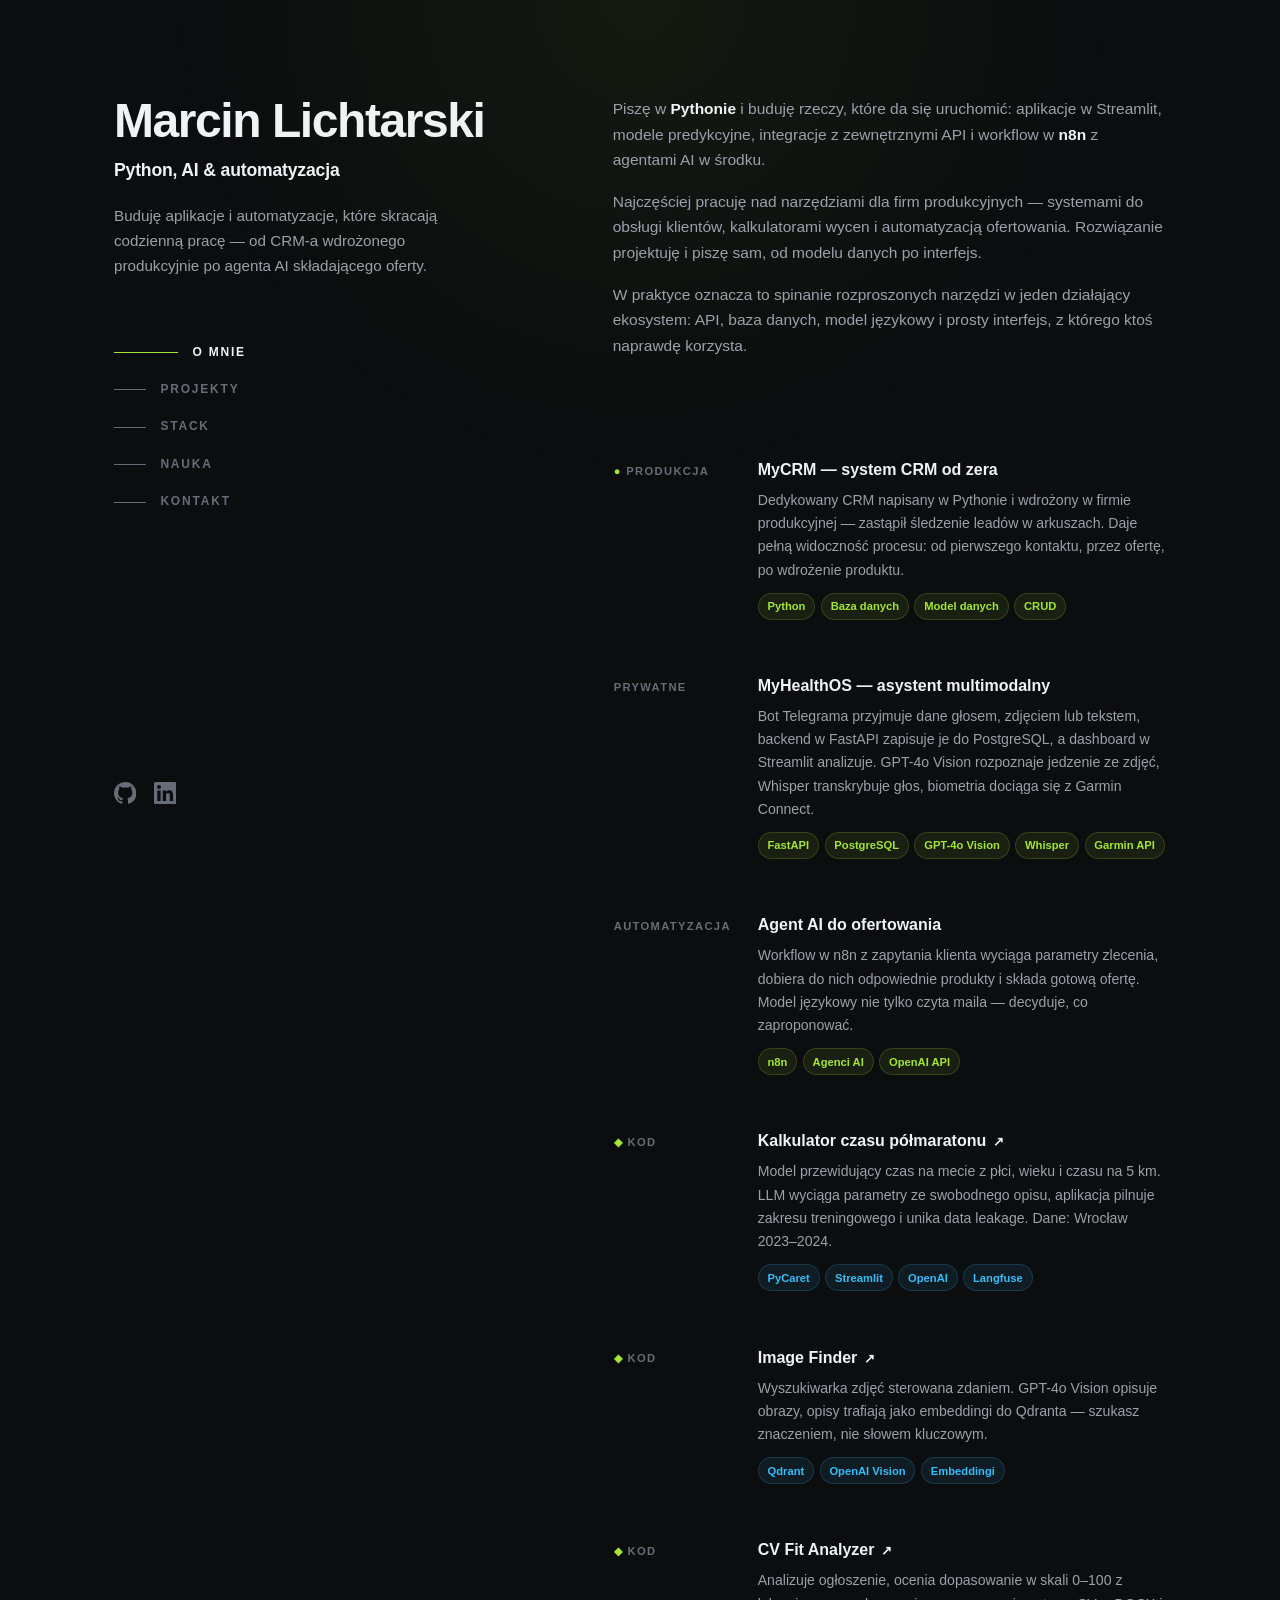
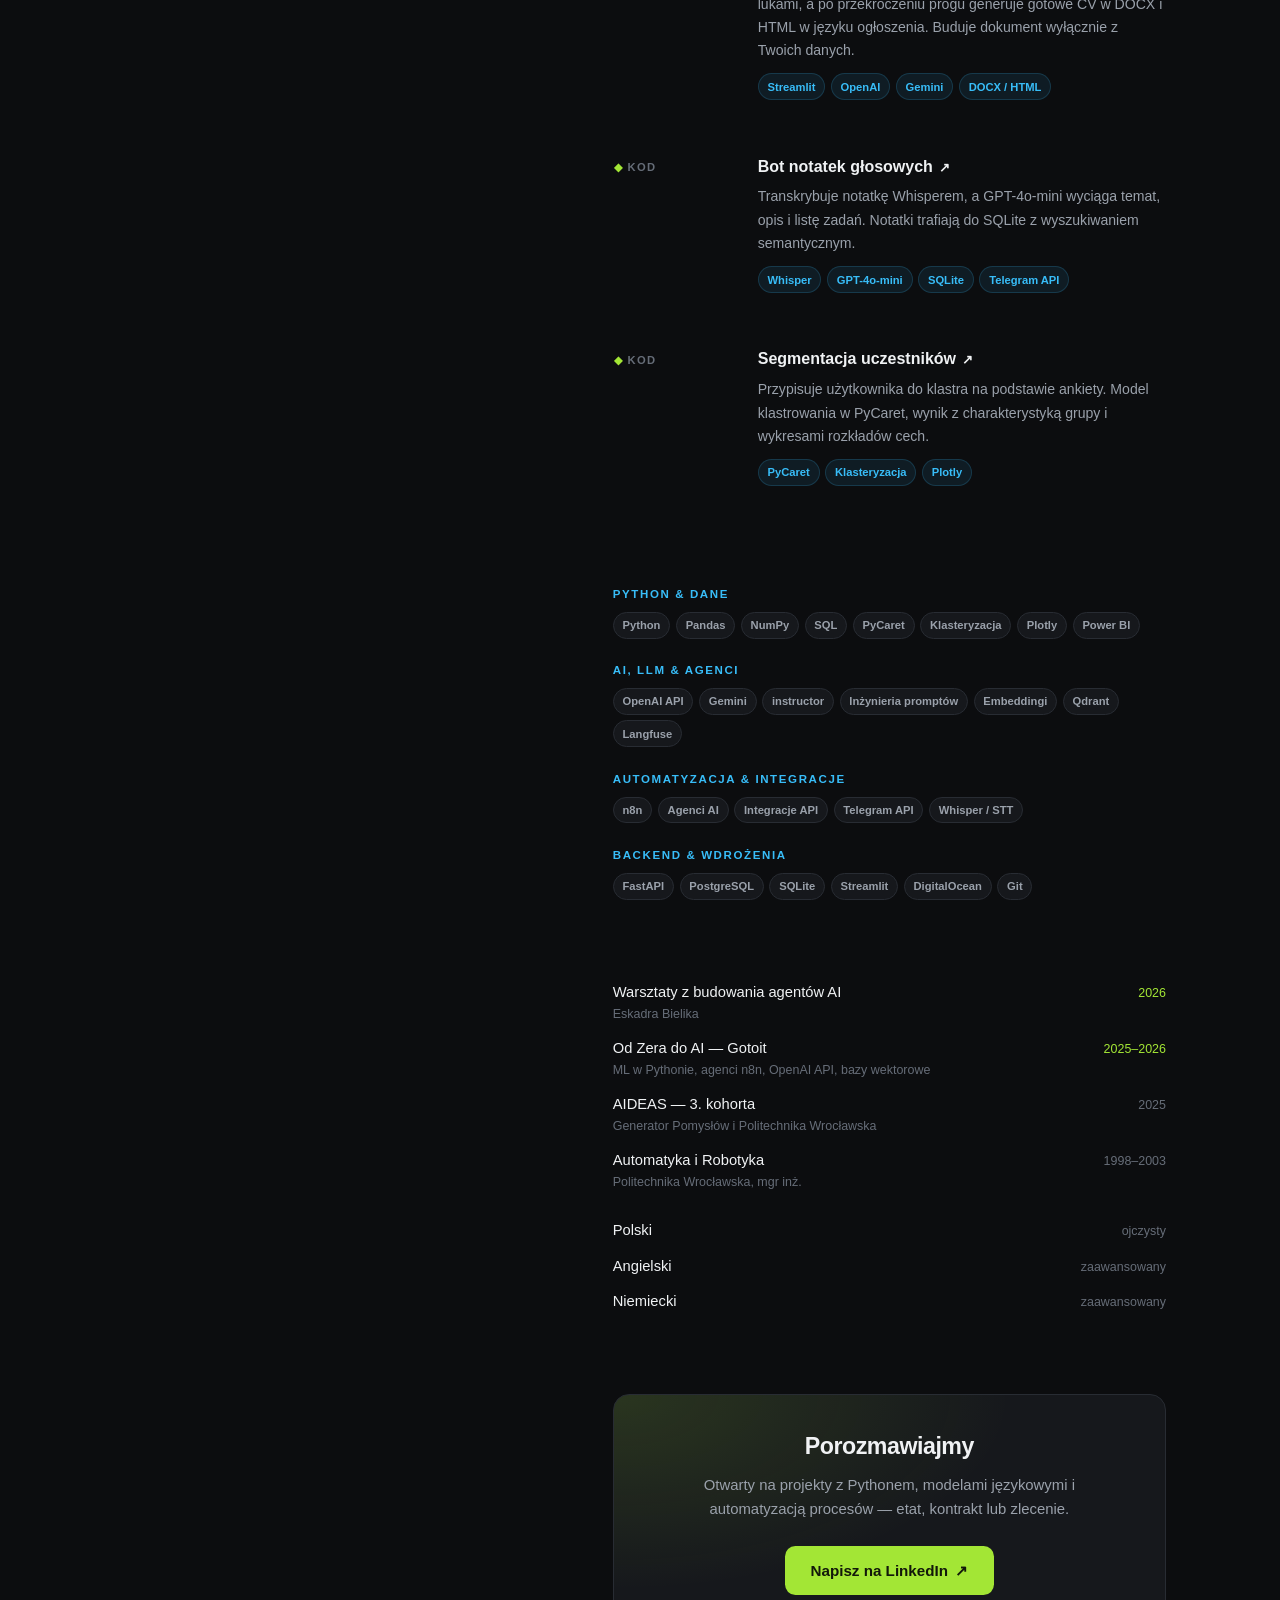
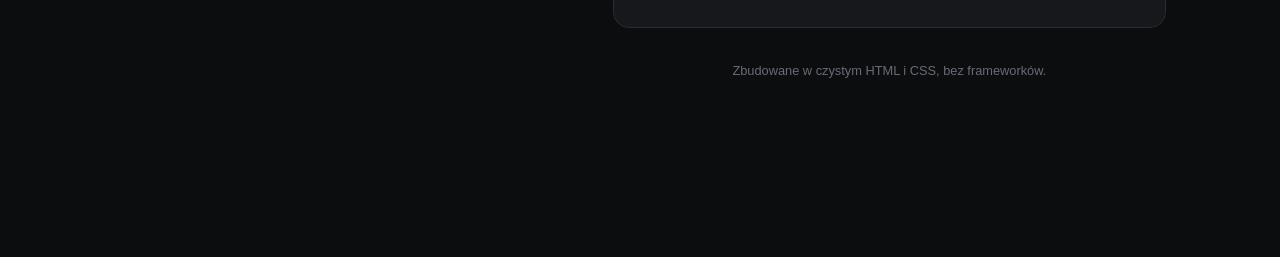
==== index.html @ 0b65ca5f "Wyrozniona sekcja kontaktu z przyciskiem na koncu strony" ====
<!DOCTYPE html>
<html lang="pl">
<head>
<meta charset="utf-8">
<meta name="viewport" content="width=device-width, initial-scale=1">
<title>Marcin Lichtarski — Python, AI &amp; automatyzacja</title>
<meta name="description" content="Buduję aplikacje w Pythonie i automatyzacje z agentami AI: CRM wdrożony produkcyjnie, agent do ofertowania, modele predykcyjne, wyszukiwanie semantyczne.">
<meta name="color-scheme" content="dark">

<!-- Open Graph — podgląd przy wysyłaniu linku -->
<meta property="og:title" content="Marcin Lichtarski — Python, AI &amp; automatyzacja">
<meta property="og:description" content="Aplikacje w Pythonie i automatyzacje z agentami AI. CRM wdrożony produkcyjnie, agent do ofertowania, modele predykcyjne, bazy wektorowe, n8n.">
<meta property="og:type" content="website">
<meta property="og:url" content="https://lichtus.github.io">
<style>
  :root {
    --bg:         #0c0d0f;
    --tile:       #16181c;
    --tile2:      #1d2025;
    --line:       #282c33;
    --fg:         #f0f2f4;
    --dim:        #9aa1ab;
    --faint:      #666d78;
    --lime:       #a3e635;
    --sky:        #38bdf8;
    --on-lime:    #12180a;
  }
  * { box-sizing: border-box; margin: 0; padding: 0; }
  html { scroll-behavior: smooth; }
  body {
    background: var(--bg); color: var(--dim);
    font-family: ui-sans-serif, -apple-system, BlinkMacSystemFont, "Segoe UI", Inter, sans-serif;
    line-height: 1.65; -webkit-font-smoothing: antialiased;
  }
  a { color: inherit; text-decoration: none; }

  /* kursor-poświata podążająca za myszą */
  #spot {
    position: fixed; inset: 0; z-index: 0; pointer-events: none;
    background: radial-gradient(600px at var(--x, 50%) var(--y, 0px), rgba(163,230,53,.06), transparent 80%);
    transition: background .2s;
  }

  .shell {
    position: relative; z-index: 1;
    max-width: 1100px; margin: 0 auto; padding: 0 1.5rem;
  }
  @media (min-width: 1024px) {
    .shell { display: flex; gap: 4rem; }
  }

  /* ==================== LEWA KOLUMNA ==================== */
  .left { padding: 3.5rem 0 2rem; }
  @media (min-width: 1024px) {
    .left {
      width: 44%; height: 100vh; position: sticky; top: 0;
      display: flex; flex-direction: column; justify-content: space-between;
      padding: 6rem 0;
    }
  }
  .left h1 {
    font-size: clamp(2.2rem, 4.5vw, 3rem); font-weight: 700;
    letter-spacing: -.03em; color: var(--fg); line-height: 1.05;
  }
  .left h2 {
    font-size: 1.1rem; font-weight: 550; color: var(--fg);
    margin-top: .6rem; letter-spacing: -.01em;
  }
  .left .pitch { margin-top: 1.1rem; max-width: 22rem; font-size: .95rem; }

  /* nawigacja ze wskaźnikiem aktywnej sekcji */
  nav { display: none; margin-top: 3.5rem; }
  @media (min-width: 1024px) { nav { display: block; } }
  nav a {
    display: flex; align-items: center; gap: .9rem;
    padding: .55rem 0; font-size: .75rem; font-weight: 700;
    letter-spacing: .15em; text-transform: uppercase; color: var(--faint);
    transition: color .2s;
  }
  nav a .bar {
    width: 2rem; height: 1px; background: var(--faint);
    transition: width .2s, background .2s;
  }
  nav a:hover, nav a.active { color: var(--fg); }
  nav a:hover .bar, nav a.active .bar { width: 4rem; background: var(--lime); }

  .socials { display: flex; gap: 1.1rem; margin-top: 2.5rem; }
  .socials a { color: var(--faint); transition: color .2s; }
  .socials a:hover { color: var(--lime); }
  .socials svg { width: 1.4rem; height: 1.4rem; fill: currentColor; display: block; }

  /* ==================== PRAWA KOLUMNA ==================== */
  .right { padding: 1rem 0 6rem; }
  @media (min-width: 1024px) { .right { width: 56%; padding: 6rem 0; } }

  section { margin-bottom: 5rem; scroll-margin-top: 6rem; }
  .sticky-label {
    position: sticky; top: 0; z-index: 5;
    margin: 0 -1.5rem 1.5rem; padding: 1rem 1.5rem;
    background: rgba(12,13,15,.85); backdrop-filter: blur(8px);
    font-size: .75rem; font-weight: 700; letter-spacing: .15em;
    text-transform: uppercase; color: var(--fg);
  }
  @media (min-width: 1024px) { .sticky-label { display: none; } }

  .right p { margin-bottom: 1rem; font-size: .97rem; }
  .right p strong { color: var(--fg); font-weight: 600; }
  .right a.inline { color: var(--fg); font-weight: 500; border-bottom: 1px solid var(--lime); }
  .right a.inline:hover { color: var(--lime); }

  /* ---- wpisy projektów ---- */
  .entry {
    display: grid; grid-template-columns: 1fr; gap: .3rem;
    padding: 1.1rem; margin: 0 -1.1rem 1rem;
    border: 1px solid transparent; border-radius: .8rem;
    transition: background .2s, border-color .2s, transform .2s;
  }
  @media (min-width: 700px) {
    .entry { grid-template-columns: 7.5rem 1fr; gap: 1.5rem; }
  }
  .entry:hover {
    background: var(--tile); border-color: var(--line);
    transform: translateY(-2px);
  }
  .entry .side {
    font-size: .7rem; font-weight: 700; letter-spacing: .12em;
    text-transform: uppercase; color: var(--faint); padding-top: .3rem;
  }
  .entry:hover .side { color: var(--dim); }
  .entry .side .mark { color: var(--lime); }
  .entry h3 {
    font-size: 1rem; font-weight: 650; color: var(--fg);
    margin-bottom: .35rem; display: flex; align-items: baseline; gap: .4rem;
  }
  .entry:hover h3 { color: var(--lime); }
  .entry h3 .out { font-size: .8rem; transition: transform .2s; display: inline-block; }
  .entry:hover h3 .out { transform: translate(2px, -2px); }
  .entry p { font-size: .88rem; margin-bottom: .7rem; }
  .chips { display: flex; flex-wrap: wrap; gap: .35rem; }
  .chip {
    font-size: .7rem; font-weight: 600; padding: .2rem .55rem;
    border-radius: 999px; color: var(--lime);
    background: rgba(163,230,53,.09); border: 1px solid rgba(163,230,53,.18);
  }
  .chip.alt { color: var(--sky); background: rgba(56,189,248,.09); border-color: rgba(56,189,248,.18); }

  /* ---- stack ---- */
  .stack-group { margin-bottom: 1.4rem; }
  .stack-group h4 {
    font-size: .72rem; font-weight: 700; letter-spacing: .14em;
    text-transform: uppercase; color: var(--sky); margin-bottom: .5rem;
  }
  .stack-group .chips .chip { color: var(--dim); background: var(--tile); border-color: var(--line); }

  /* ---- listy (nauka, języki) ---- */
  .rows { display: flex; flex-direction: column; gap: .7rem; }
  .rowline { display: flex; justify-content: space-between; gap: 1rem; align-items: baseline; }
  .rowline .k { color: var(--fg); font-size: .92rem; }
  .rowline .k small { display: block; color: var(--faint); font-size: .78rem; }
  .rowline .v { color: var(--faint); font-size: .78rem; white-space: nowrap; }
  .rowline .v.on { color: var(--lime); }

  /* ---- wezwanie do kontaktu ---- */
  .cta {
    background:
      radial-gradient(120% 140% at 0% 0%, rgba(163,230,53,.14), transparent 60%),
      var(--tile);
    border: 1px solid var(--line);
    border-radius: 1rem;
    padding: 2rem 1.75rem;
    text-align: center;
  }
  .cta h3 {
    font-size: 1.45rem; font-weight: 700; letter-spacing: -.02em;
    color: var(--fg); margin-bottom: .5rem;
  }
  .cta p { font-size: .93rem; max-width: 26rem; margin: 0 auto 1.5rem; }
  .cta-btn {
    display: inline-flex; align-items: center; gap: .45rem;
    background: var(--lime); color: var(--on-lime);
    font-size: .95rem; font-weight: 700;
    padding: .75rem 1.6rem; border-radius: .65rem;
    transition: filter .2s, transform .2s, box-shadow .2s;
  }
  .cta-btn:hover {
    filter: brightness(1.08);
    transform: translateY(-2px);
    box-shadow: 0 10px 26px -10px rgba(163,230,53,.55);
  }
  .cta-btn:focus-visible { outline: 2px solid var(--lime); outline-offset: 3px; }
  .cta-btn .out { transition: transform .2s; }
  .cta-btn:hover .out { transform: translate(2px, -2px); }

  footer { font-size: .8rem; color: var(--faint); margin-top: 2rem; text-align: center; }
  footer a { border-bottom: 1px solid var(--line); }
  footer a:hover { color: var(--lime); }

  @media (prefers-reduced-motion: reduce) {
    html { scroll-behavior: auto; }
    .entry:hover { transform: none; }
    #spot { display: none; }
  }
</style>
</head>
<body>
<div id="spot"></div>

<div class="shell">

  <!-- ==================== LEWA: wizytówka ==================== -->
  <header class="left">
    <div>
      <h1>Marcin Lichtarski</h1>
      <h2>Python, AI &amp; automatyzacja</h2>
      <p class="pitch">
        Buduję aplikacje i automatyzacje, które skracają codzienną pracę —
        od CRM-a wdrożonego produkcyjnie po agenta AI składającego oferty.
      </p>

      <nav id="nav">
        <a href="#o-mnie"><span class="bar"></span> O mnie</a>
        <a href="#projekty"><span class="bar"></span> Projekty</a>
        <a href="#stack"><span class="bar"></span> Stack</a>
        <a href="#nauka"><span class="bar"></span> Nauka</a>
        <a href="#kontakt"><span class="bar"></span> Kontakt</a>
      </nav>
    </div>

    <div class="socials">
      <a href="https://github.com/Lichtus" target="_blank" rel="noopener noreferrer" aria-label="GitHub">
        <svg viewBox="0 0 16 16"><path d="M8 0C3.58 0 0 3.58 0 8c0 3.54 2.29 6.53 5.47 7.59.4.07.55-.17.55-.38 0-.19-.01-.82-.01-1.49-2.01.37-2.53-.49-2.69-.94-.09-.23-.48-.94-.82-1.13-.28-.15-.68-.52-.01-.53.63-.01 1.08.58 1.23.82.72 1.21 1.87.87 2.33.66.07-.52.28-.87.51-1.07-1.78-.2-3.64-.89-3.64-3.95 0-.87.31-1.59.82-2.15-.08-.2-.36-1.02.08-2.12 0 0 .67-.21 2.2.82.64-.18 1.32-.27 2-.27s1.36.09 2 .27c1.53-1.04 2.2-.82 2.2-.82.44 1.1.16 1.92.08 2.12.51.56.82 1.27.82 2.15 0 3.07-1.87 3.75-3.65 3.95.29.25.54.73.54 1.48 0 1.07-.01 1.93-.01 2.2 0 .21.15.46.55.38A8.01 8.01 0 0 0 16 8c0-4.42-3.58-8-8-8z"/></svg>
      </a>
      <a href="https://www.linkedin.com/in/marcin-lichtarski/" target="_blank" rel="noopener noreferrer" aria-label="LinkedIn">
        <svg viewBox="0 0 24 24"><path d="M20.45 20.45h-3.56v-5.57c0-1.33-.03-3.04-1.85-3.04-1.85 0-2.14 1.45-2.14 2.94v5.67H9.35V9h3.41v1.56h.05c.48-.9 1.63-1.85 3.36-1.85 3.6 0 4.27 2.37 4.27 5.45v6.29zM5.34 7.43a2.06 2.06 0 1 1 0-4.13 2.06 2.06 0 0 1 0 4.13zM7.12 20.45H3.55V9h3.57v11.45zM22.22 0H1.77C.79 0 0 .77 0 1.72v20.56C0 23.23.79 24 1.77 24h20.45c.98 0 1.78-.77 1.78-1.72V1.72C24 .77 23.2 0 22.22 0z"/></svg>
      </a>
    </div>
  </header>

  <!-- ==================== PRAWA: treść ==================== -->
  <main class="right">

    <section id="o-mnie">
      <div class="sticky-label">O mnie</div>
      <p>
        Piszę w <strong>Pythonie</strong> i buduję rzeczy, które da się uruchomić:
        aplikacje w Streamlit, modele predykcyjne, integracje z zewnętrznymi API
        i workflow w <strong>n8n</strong> z agentami AI w środku.
      </p>
      <p>
        Najczęściej pracuję nad narzędziami dla firm produkcyjnych — systemami do
        obsługi klientów, kalkulatorami wycen i automatyzacją ofertowania.
        Rozwiązanie projektuję i piszę sam, od modelu danych po interfejs.
      </p>
      <p>
        W praktyce oznacza to spinanie rozproszonych narzędzi w jeden działający
        ekosystem: API, baza danych, model językowy i prosty interfejs, z którego
        ktoś naprawdę korzysta.
      </p>
    </section>

    <section id="projekty">
      <div class="sticky-label">Projekty</div>

      <div class="entry">
        <div class="side"><span class="mark">●</span> Produkcja</div>
        <div>
          <h3>MyCRM — system CRM od zera</h3>
          <p>
            Dedykowany CRM napisany w Pythonie i wdrożony w firmie produkcyjnej —
            zastąpił śledzenie leadów w arkuszach. Daje pełną widoczność procesu:
            od pierwszego kontaktu, przez ofertę, po wdrożenie produktu.
          </p>
          <div class="chips">
            <span class="chip">Python</span><span class="chip">Baza danych</span>
            <span class="chip">Model danych</span><span class="chip">CRUD</span>
          </div>
        </div>
      </div>

      <div class="entry">
        <div class="side">Prywatne</div>
        <div>
          <h3>MyHealthOS — asystent multimodalny</h3>
          <p>
            Bot Telegrama przyjmuje dane głosem, zdjęciem lub tekstem, backend
            w FastAPI zapisuje je do PostgreSQL, a dashboard w Streamlit analizuje.
            GPT-4o Vision rozpoznaje jedzenie ze zdjęć, Whisper transkrybuje głos,
            biometria dociąga się z Garmin Connect.
          </p>
          <div class="chips">
            <span class="chip">FastAPI</span><span class="chip">PostgreSQL</span>
            <span class="chip">GPT-4o Vision</span><span class="chip">Whisper</span>
            <span class="chip">Garmin API</span>
          </div>
        </div>
      </div>

      <div class="entry">
        <div class="side">Automatyzacja</div>
        <div>
          <h3>Agent AI do ofertowania</h3>
          <p>
            Workflow w n8n z zapytania klienta wyciąga parametry zlecenia,
            dobiera do nich odpowiednie produkty i składa gotową ofertę.
            Model językowy nie tylko czyta maila — decyduje, co zaproponować.
          </p>
          <div class="chips">
            <span class="chip">n8n</span><span class="chip">Agenci AI</span>
            <span class="chip">OpenAI API</span>
          </div>
        </div>
      </div>

      <a class="entry" href="https://github.com/Lichtus/halfmaraton-time-calculator" target="_blank" rel="noopener noreferrer">
        <div class="side"><span class="mark">◆</span> Kod</div>
        <div>
          <h3>Kalkulator czasu półmaratonu <span class="out">↗</span></h3>
          <p>
            Model przewidujący czas na mecie z płci, wieku i czasu na 5 km.
            LLM wyciąga parametry ze swobodnego opisu, aplikacja pilnuje zakresu
            treningowego i unika data leakage. Dane: Wrocław 2023–2024.
          </p>
          <div class="chips">
            <span class="chip alt">PyCaret</span><span class="chip alt">Streamlit</span>
            <span class="chip alt">OpenAI</span><span class="chip alt">Langfuse</span>
          </div>
        </div>
      </a>

      <a class="entry" href="https://github.com/Lichtus/image-finder" target="_blank" rel="noopener noreferrer">
        <div class="side"><span class="mark">◆</span> Kod</div>
        <div>
          <h3>Image Finder <span class="out">↗</span></h3>
          <p>
            Wyszukiwarka zdjęć sterowana zdaniem. GPT-4o Vision opisuje obrazy,
            opisy trafiają jako embeddingi do Qdranta — szukasz znaczeniem,
            nie słowem kluczowym.
          </p>
          <div class="chips">
            <span class="chip alt">Qdrant</span><span class="chip alt">OpenAI Vision</span>
            <span class="chip alt">Embeddingi</span>
          </div>
        </div>
      </a>

      <a class="entry" href="https://github.com/Lichtus/CV-Fit-Analyzer" target="_blank" rel="noopener noreferrer">
        <div class="side"><span class="mark">◆</span> Kod</div>
        <div>
          <h3>CV Fit Analyzer <span class="out">↗</span></h3>
          <p>
            Analizuje ogłoszenie, ocenia dopasowanie w skali 0–100 z lukami,
            a po przekroczeniu progu generuje gotowe CV w DOCX i HTML w języku
            ogłoszenia. Buduje dokument wyłącznie z Twoich danych.
          </p>
          <div class="chips">
            <span class="chip alt">Streamlit</span><span class="chip alt">OpenAI</span>
            <span class="chip alt">Gemini</span><span class="chip alt">DOCX / HTML</span>
          </div>
        </div>
      </a>

      <a class="entry" href="https://github.com/Lichtus/voice_notes_bot_telegram" target="_blank" rel="noopener noreferrer">
        <div class="side"><span class="mark">◆</span> Kod</div>
        <div>
          <h3>Bot notatek głosowych <span class="out">↗</span></h3>
          <p>
            Transkrybuje notatkę Whisperem, a GPT-4o-mini wyciąga temat, opis
            i listę zadań. Notatki trafiają do SQLite z wyszukiwaniem semantycznym.
          </p>
          <div class="chips">
            <span class="chip alt">Whisper</span><span class="chip alt">GPT-4o-mini</span>
            <span class="chip alt">SQLite</span><span class="chip alt">Telegram API</span>
          </div>
        </div>
      </a>

      <a class="entry" href="https://github.com/Lichtus/Participant-Segmentation-App" target="_blank" rel="noopener noreferrer">
        <div class="side"><span class="mark">◆</span> Kod</div>
        <div>
          <h3>Segmentacja uczestników <span class="out">↗</span></h3>
          <p>
            Przypisuje użytkownika do klastra na podstawie ankiety. Model
            klastrowania w PyCaret, wynik z charakterystyką grupy i wykresami
            rozkładów cech.
          </p>
          <div class="chips">
            <span class="chip alt">PyCaret</span><span class="chip alt">Klasteryzacja</span>
            <span class="chip alt">Plotly</span>
          </div>
        </div>
      </a>
    </section>

    <section id="stack">
      <div class="sticky-label">Stack</div>
      <div class="stack-group">
        <h4>Python &amp; dane</h4>
        <div class="chips">
          <span class="chip">Python</span><span class="chip">Pandas</span><span class="chip">NumPy</span>
          <span class="chip">SQL</span><span class="chip">PyCaret</span>
          <span class="chip">Klasteryzacja</span><span class="chip">Plotly</span><span class="chip">Power BI</span>
        </div>
      </div>
      <div class="stack-group">
        <h4>AI, LLM &amp; agenci</h4>
        <div class="chips">
          <span class="chip">OpenAI API</span><span class="chip">Gemini</span>
          <span class="chip">instructor</span><span class="chip">Inżynieria promptów</span>
          <span class="chip">Embeddingi</span><span class="chip">Qdrant</span><span class="chip">Langfuse</span>
        </div>
      </div>
      <div class="stack-group">
        <h4>Automatyzacja &amp; integracje</h4>
        <div class="chips">
          <span class="chip">n8n</span><span class="chip">Agenci AI</span>
          <span class="chip">Integracje API</span><span class="chip">Telegram API</span>
          <span class="chip">Whisper / STT</span>
        </div>
      </div>
      <div class="stack-group">
        <h4>Backend &amp; wdrożenia</h4>
        <div class="chips">
          <span class="chip">FastAPI</span><span class="chip">PostgreSQL</span>
          <span class="chip">SQLite</span><span class="chip">Streamlit</span>
          <span class="chip">DigitalOcean</span><span class="chip">Git</span>
        </div>
      </div>
    </section>

    <section id="nauka">
      <div class="sticky-label">Nauka</div>
      <div class="rows">
        <div class="rowline">
          <span class="k">Warsztaty z budowania agentów AI<small>Eskadra Bielika</small></span>
          <span class="v on">2026</span>
        </div>
        <div class="rowline">
          <span class="k">Od Zera do AI — Gotoit<small>ML w Pythonie, agenci n8n, OpenAI API, bazy wektorowe</small></span>
          <span class="v on">2025–2026</span>
        </div>
        <div class="rowline">
          <span class="k">AIDEAS — 3. kohorta<small>Generator Pomysłów i Politechnika Wrocławska</small></span>
          <span class="v">2025</span>
        </div>
        <div class="rowline">
          <span class="k">Automatyka i Robotyka<small>Politechnika Wrocławska, mgr inż.</small></span>
          <span class="v">1998–2003</span>
        </div>
      </div>

      <div class="rows" style="margin-top:1.6rem">
        <div class="rowline"><span class="k">Polski</span><span class="v">ojczysty</span></div>
        <div class="rowline"><span class="k">Angielski</span><span class="v">zaawansowany</span></div>
        <div class="rowline"><span class="k">Niemiecki</span><span class="v">zaawansowany</span></div>
      </div>

    </section>

    <section id="kontakt">
      <div class="sticky-label">Kontakt</div>
      <div class="cta">
        <h3>Porozmawiajmy</h3>
        <p>
          Otwarty na projekty z Pythonem, modelami językowymi i automatyzacją
          procesów — etat, kontrakt lub zlecenie.
        </p>
        <a class="cta-btn" href="https://www.linkedin.com/in/marcin-lichtarski/" target="_blank" rel="noopener noreferrer">
          Napisz na LinkedIn <span class="out">↗</span>
        </a>
      </div>

      <footer>Zbudowane w czystym HTML i CSS, bez frameworków.</footer>
    </section>

  </main>
</div>

<script>
  // poświata podążająca za kursorem
  const spot = document.getElementById('spot');
  window.addEventListener('mousemove', e => {
    spot.style.setProperty('--x', e.clientX + 'px');
    spot.style.setProperty('--y', e.clientY + 'px');
  });

  // podświetlenie aktywnej pozycji w nawigacji
  const links = [...document.querySelectorAll('#nav a')];
  const map = new Map(links.map(a => [a.getAttribute('href').slice(1), a]));
  const io = new IntersectionObserver(entries => {
    entries.forEach(e => {
      if (e.isIntersecting) {
        links.forEach(a => a.classList.remove('active'));
        map.get(e.target.id)?.classList.add('active');
      }
    });
  }, { rootMargin: '-25% 0px -60% 0px' });
  document.querySelectorAll('main section').forEach(s => io.observe(s));
</script>
</body>
</html>
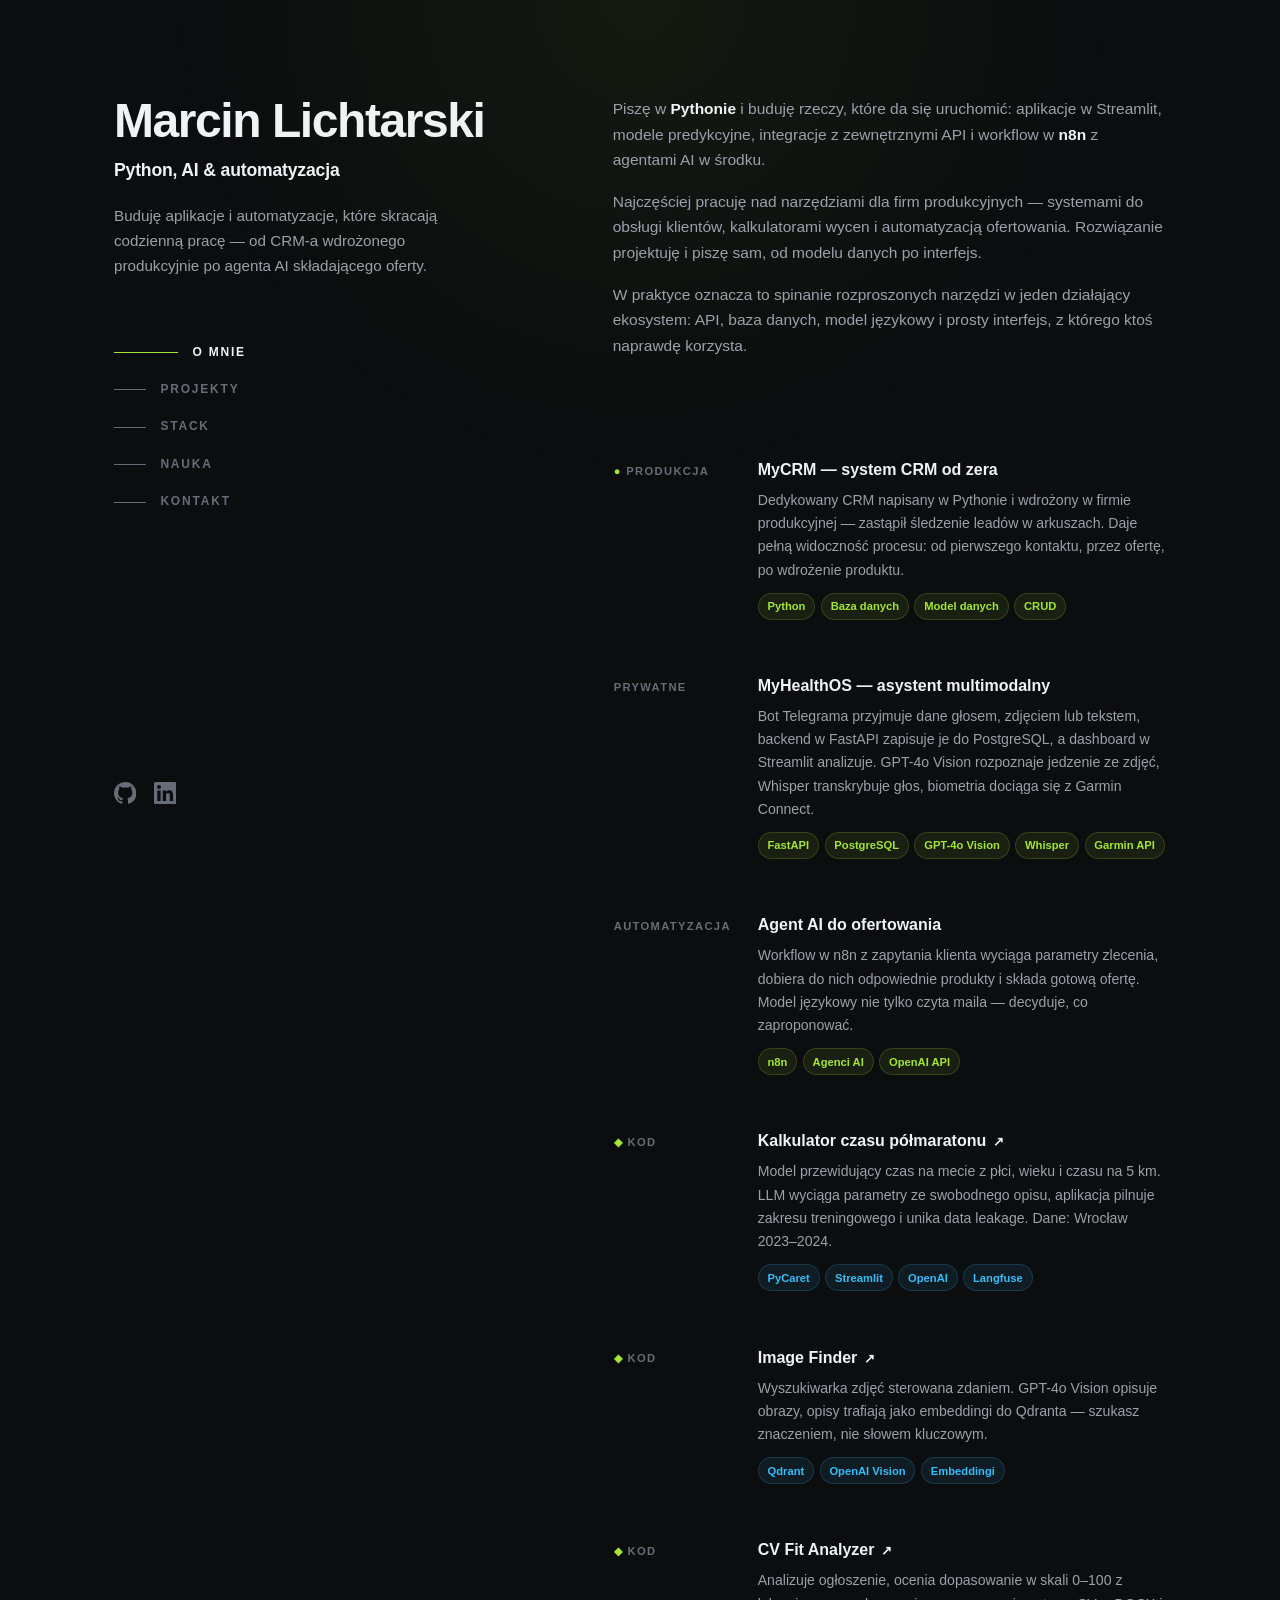
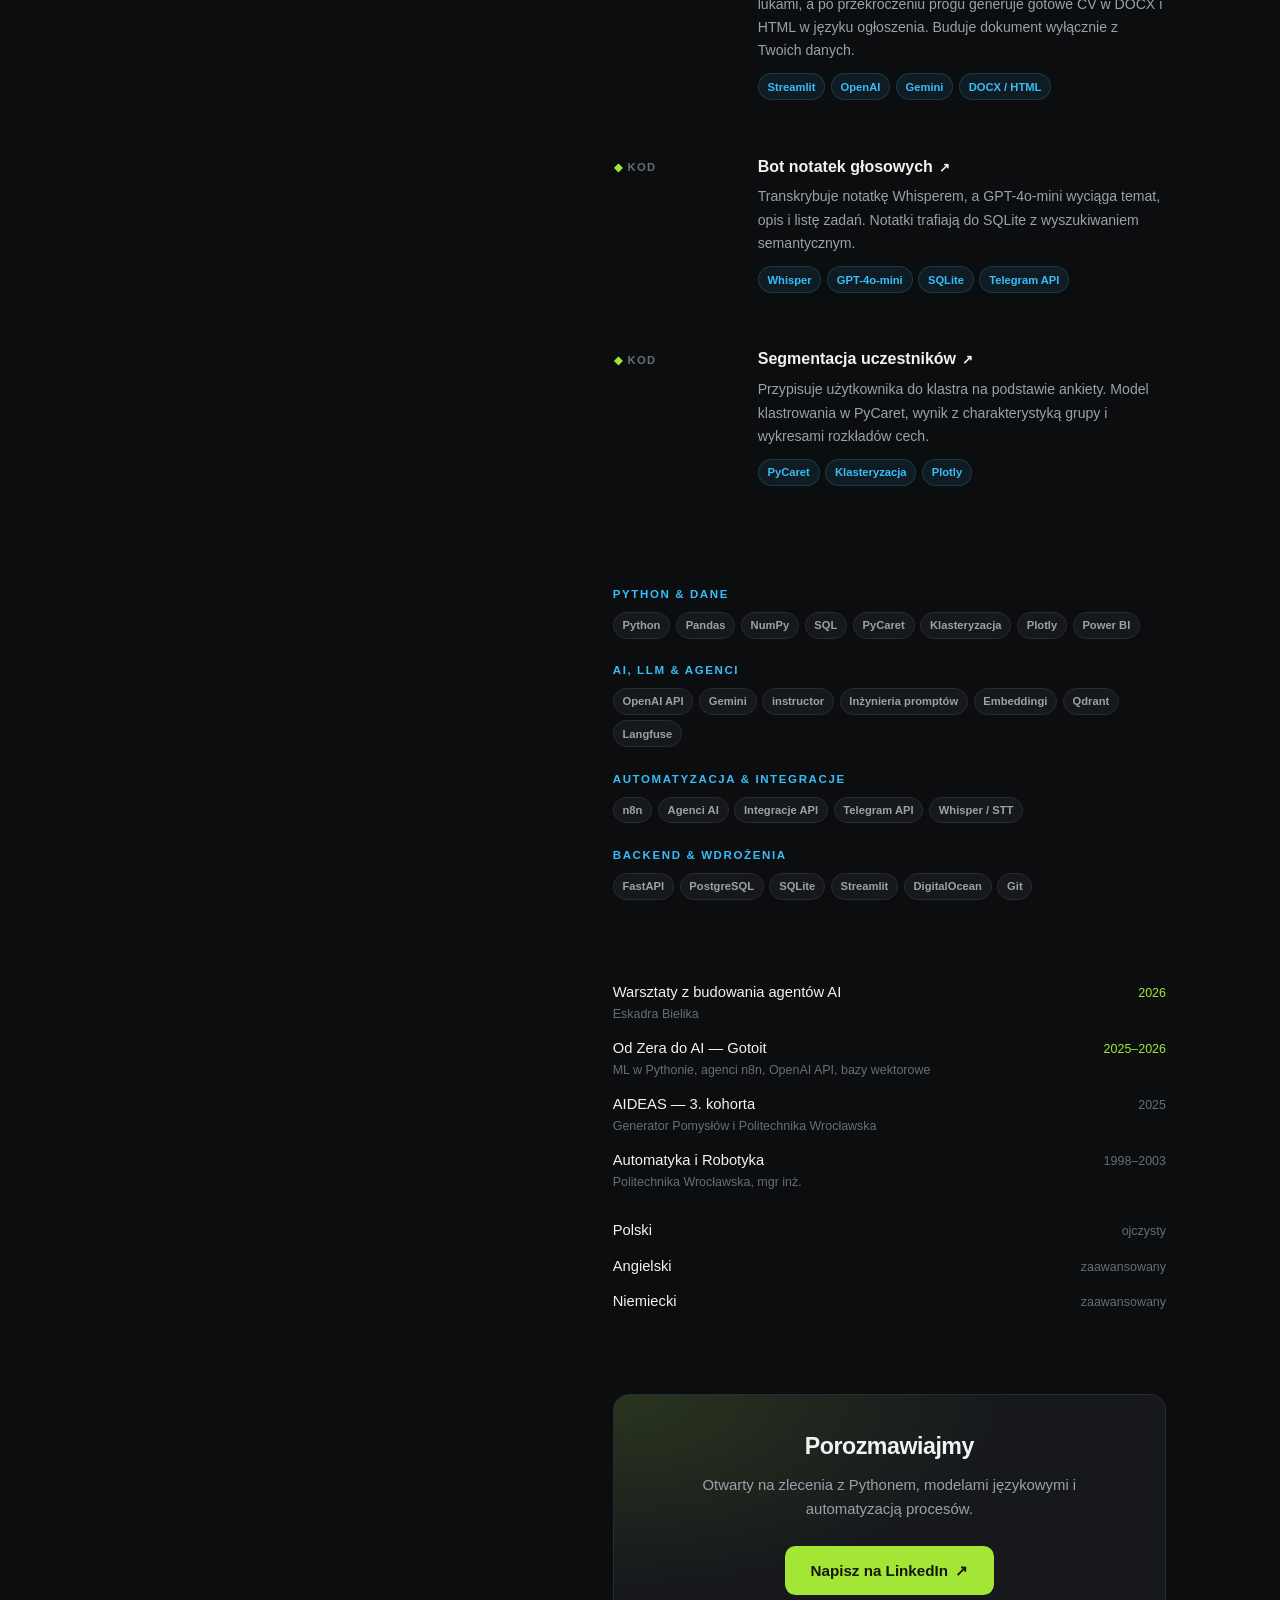
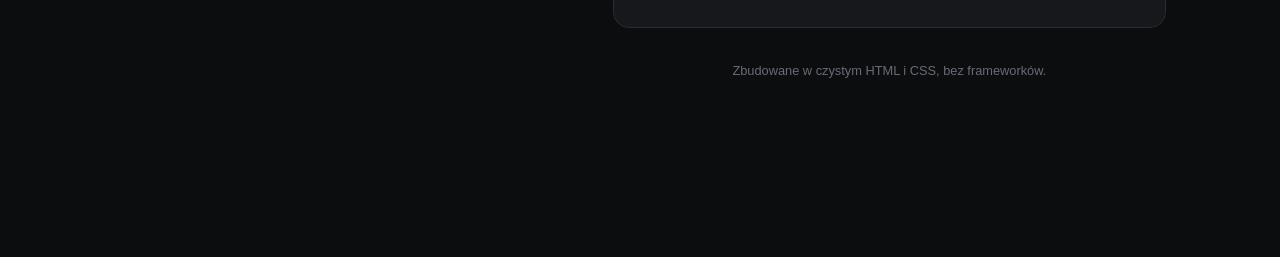
==== commit 9ca12b0a: "Kontakt: zlecenia zamiast etatu i kontraktu" ====
--- a/index.html
+++ b/index.html
@@ -461,8 +461,8 @@
       <div class="cta">
         <h3>Porozmawiajmy</h3>
         <p>
-          Otwarty na projekty z Pythonem, modelami językowymi i automatyzacją
-          procesów — etat, kontrakt lub zlecenie.
+          Otwarty na zlecenia z Pythonem, modelami językowymi
+          i automatyzacją procesów.
         </p>
         <a class="cta-btn" href="https://www.linkedin.com/in/marcin-lichtarski/" target="_blank" rel="noopener noreferrer">
           Napisz na LinkedIn <span class="out">↗</span>
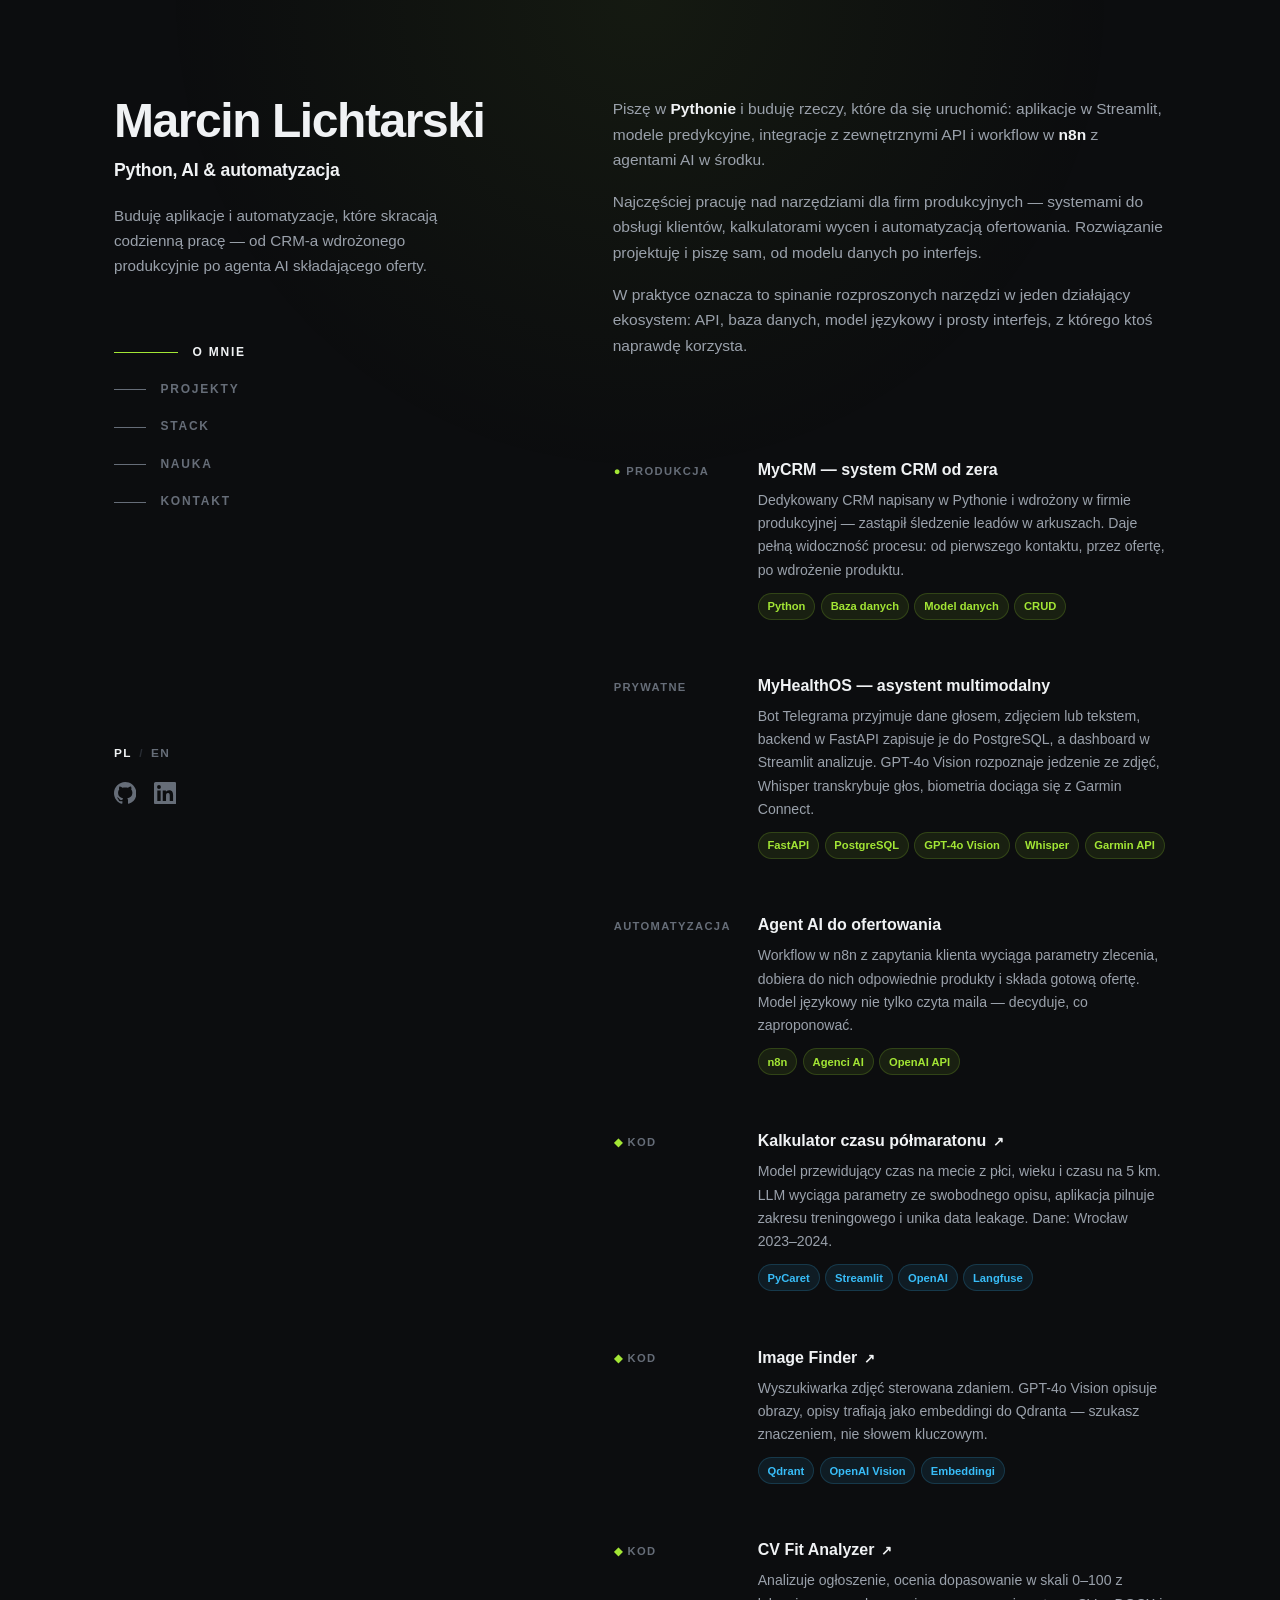
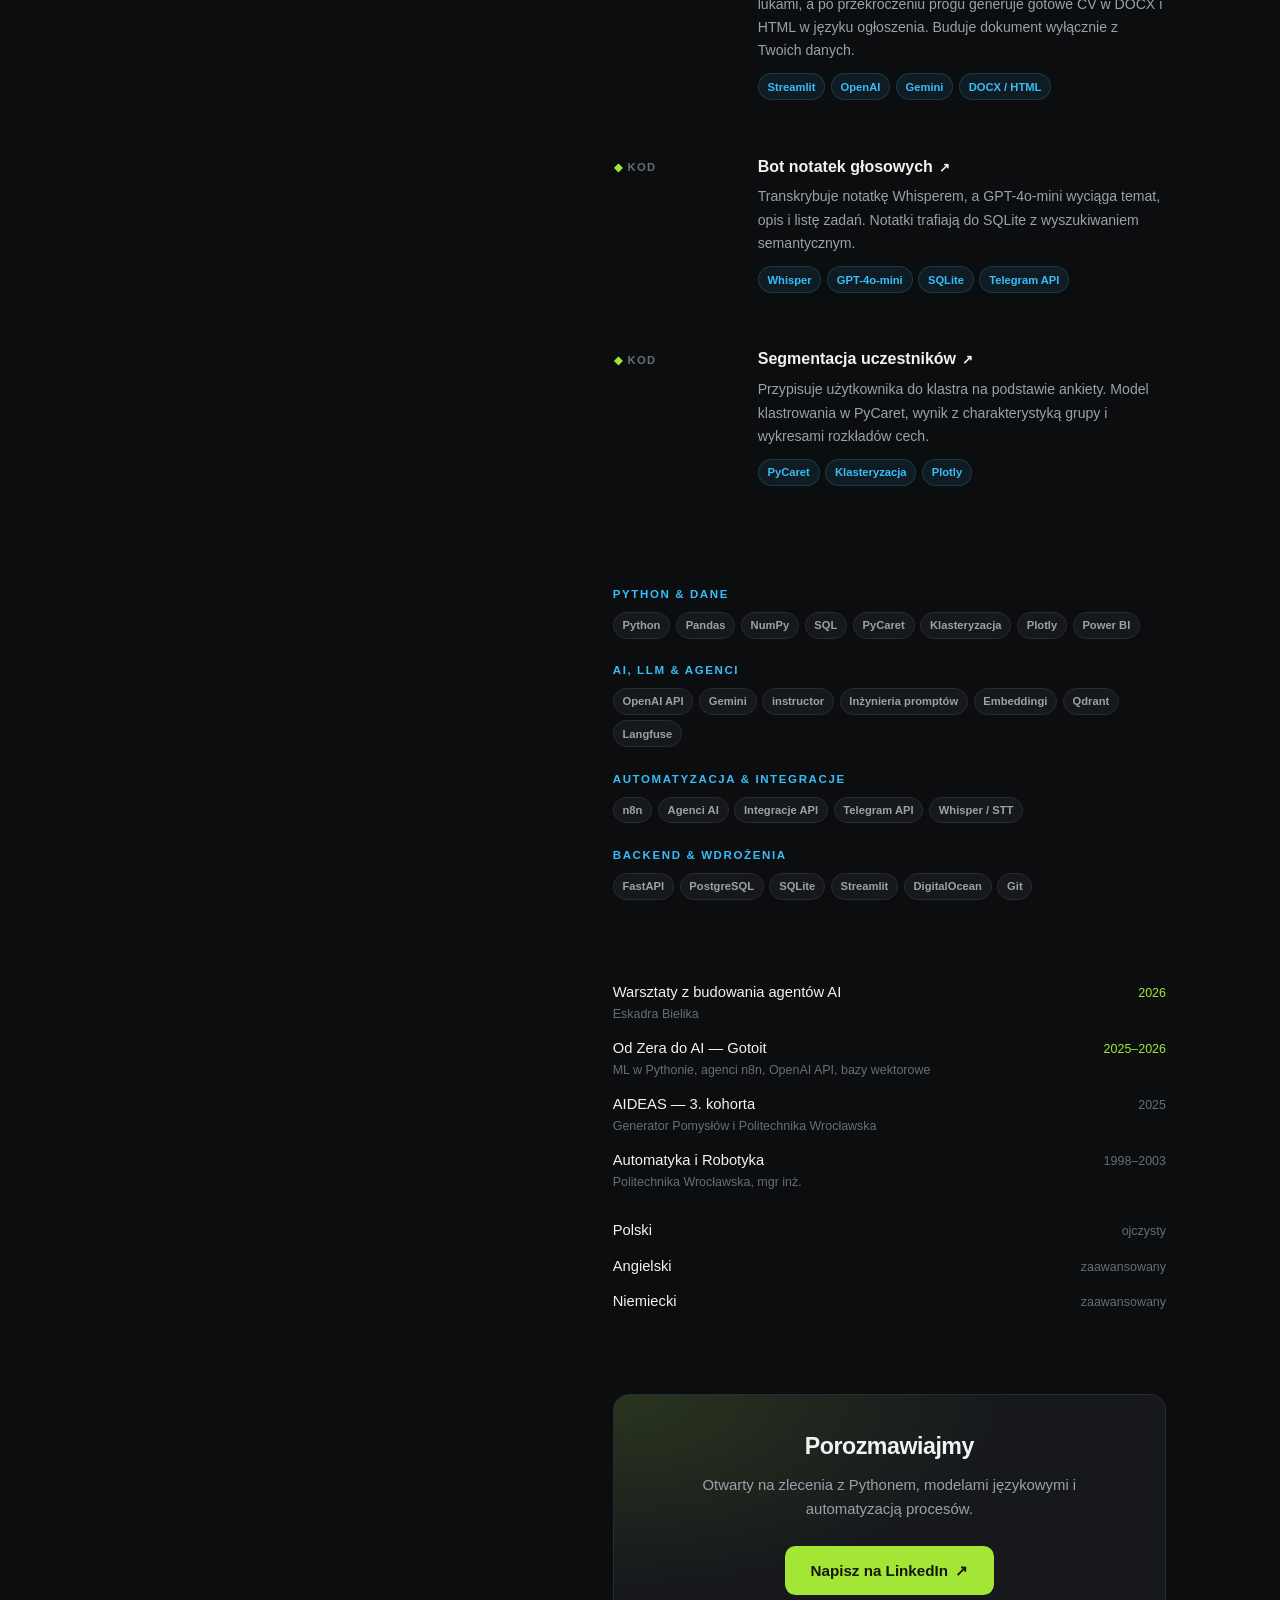
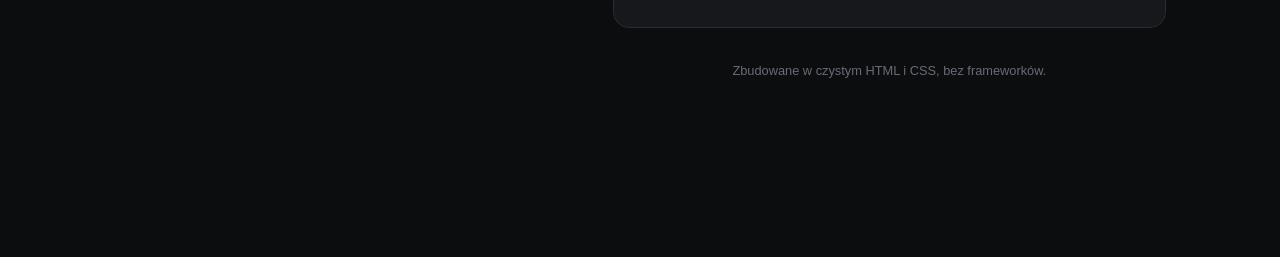
==== commit 56e8273a: "Wspolny style.css i script.js dla obu wersji jezykowych" ====
--- a/index.html
+++ b/index.html
@@ -12,195 +12,11 @@
 <meta property="og:description" content="Aplikacje w Pythonie i automatyzacje z agentami AI. CRM wdrożony produkcyjnie, agent do ofertowania, modele predykcyjne, bazy wektorowe, n8n.">
 <meta property="og:type" content="website">
 <meta property="og:url" content="https://lichtus.github.io">
-<style>
-  :root {
-    --bg:         #0c0d0f;
-    --tile:       #16181c;
-    --tile2:      #1d2025;
-    --line:       #282c33;
-    --fg:         #f0f2f4;
-    --dim:        #9aa1ab;
-    --faint:      #666d78;
-    --lime:       #a3e635;
-    --sky:        #38bdf8;
-    --on-lime:    #12180a;
-  }
-  * { box-sizing: border-box; margin: 0; padding: 0; }
-  html { scroll-behavior: smooth; }
-  body {
-    background: var(--bg); color: var(--dim);
-    font-family: ui-sans-serif, -apple-system, BlinkMacSystemFont, "Segoe UI", Inter, sans-serif;
-    line-height: 1.65; -webkit-font-smoothing: antialiased;
-  }
-  a { color: inherit; text-decoration: none; }
-
-  /* kursor-poświata podążająca za myszą */
-  #spot {
-    position: fixed; inset: 0; z-index: 0; pointer-events: none;
-    background: radial-gradient(600px at var(--x, 50%) var(--y, 0px), rgba(163,230,53,.06), transparent 80%);
-    transition: background .2s;
-  }
-
-  .shell {
-    position: relative; z-index: 1;
-    max-width: 1100px; margin: 0 auto; padding: 0 1.5rem;
-  }
-  @media (min-width: 1024px) {
-    .shell { display: flex; gap: 4rem; }
-  }
-
-  /* ==================== LEWA KOLUMNA ==================== */
-  .left { padding: 3.5rem 0 2rem; }
-  @media (min-width: 1024px) {
-    .left {
-      width: 44%; height: 100vh; position: sticky; top: 0;
-      display: flex; flex-direction: column; justify-content: space-between;
-      padding: 6rem 0;
-    }
-  }
-  .left h1 {
-    font-size: clamp(2.2rem, 4.5vw, 3rem); font-weight: 700;
-    letter-spacing: -.03em; color: var(--fg); line-height: 1.05;
-  }
-  .left h2 {
-    font-size: 1.1rem; font-weight: 550; color: var(--fg);
-    margin-top: .6rem; letter-spacing: -.01em;
-  }
-  .left .pitch { margin-top: 1.1rem; max-width: 22rem; font-size: .95rem; }
-
-  /* nawigacja ze wskaźnikiem aktywnej sekcji */
-  nav { display: none; margin-top: 3.5rem; }
-  @media (min-width: 1024px) { nav { display: block; } }
-  nav a {
-    display: flex; align-items: center; gap: .9rem;
-    padding: .55rem 0; font-size: .75rem; font-weight: 700;
-    letter-spacing: .15em; text-transform: uppercase; color: var(--faint);
-    transition: color .2s;
-  }
-  nav a .bar {
-    width: 2rem; height: 1px; background: var(--faint);
-    transition: width .2s, background .2s;
-  }
-  nav a:hover, nav a.active { color: var(--fg); }
-  nav a:hover .bar, nav a.active .bar { width: 4rem; background: var(--lime); }
-
-  .socials { display: flex; gap: 1.1rem; margin-top: 2.5rem; }
-  .socials a { color: var(--faint); transition: color .2s; }
-  .socials a:hover { color: var(--lime); }
-  .socials svg { width: 1.4rem; height: 1.4rem; fill: currentColor; display: block; }
-
-  /* ==================== PRAWA KOLUMNA ==================== */
-  .right { padding: 1rem 0 6rem; }
-  @media (min-width: 1024px) { .right { width: 56%; padding: 6rem 0; } }
-
-  section { margin-bottom: 5rem; scroll-margin-top: 6rem; }
-  .sticky-label {
-    position: sticky; top: 0; z-index: 5;
-    margin: 0 -1.5rem 1.5rem; padding: 1rem 1.5rem;
-    background: rgba(12,13,15,.85); backdrop-filter: blur(8px);
-    font-size: .75rem; font-weight: 700; letter-spacing: .15em;
-    text-transform: uppercase; color: var(--fg);
-  }
-  @media (min-width: 1024px) { .sticky-label { display: none; } }
-
-  .right p { margin-bottom: 1rem; font-size: .97rem; }
-  .right p strong { color: var(--fg); font-weight: 600; }
-  .right a.inline { color: var(--fg); font-weight: 500; border-bottom: 1px solid var(--lime); }
-  .right a.inline:hover { color: var(--lime); }
-
-  /* ---- wpisy projektów ---- */
-  .entry {
-    display: grid; grid-template-columns: 1fr; gap: .3rem;
-    padding: 1.1rem; margin: 0 -1.1rem 1rem;
-    border: 1px solid transparent; border-radius: .8rem;
-    transition: background .2s, border-color .2s, transform .2s;
-  }
-  @media (min-width: 700px) {
-    .entry { grid-template-columns: 7.5rem 1fr; gap: 1.5rem; }
-  }
-  .entry:hover {
-    background: var(--tile); border-color: var(--line);
-    transform: translateY(-2px);
-  }
-  .entry .side {
-    font-size: .7rem; font-weight: 700; letter-spacing: .12em;
-    text-transform: uppercase; color: var(--faint); padding-top: .3rem;
-  }
-  .entry:hover .side { color: var(--dim); }
-  .entry .side .mark { color: var(--lime); }
-  .entry h3 {
-    font-size: 1rem; font-weight: 650; color: var(--fg);
-    margin-bottom: .35rem; display: flex; align-items: baseline; gap: .4rem;
-  }
-  .entry:hover h3 { color: var(--lime); }
-  .entry h3 .out { font-size: .8rem; transition: transform .2s; display: inline-block; }
-  .entry:hover h3 .out { transform: translate(2px, -2px); }
-  .entry p { font-size: .88rem; margin-bottom: .7rem; }
-  .chips { display: flex; flex-wrap: wrap; gap: .35rem; }
-  .chip {
-    font-size: .7rem; font-weight: 600; padding: .2rem .55rem;
-    border-radius: 999px; color: var(--lime);
-    background: rgba(163,230,53,.09); border: 1px solid rgba(163,230,53,.18);
-  }
-  .chip.alt { color: var(--sky); background: rgba(56,189,248,.09); border-color: rgba(56,189,248,.18); }
-
-  /* ---- stack ---- */
-  .stack-group { margin-bottom: 1.4rem; }
-  .stack-group h4 {
-    font-size: .72rem; font-weight: 700; letter-spacing: .14em;
-    text-transform: uppercase; color: var(--sky); margin-bottom: .5rem;
-  }
-  .stack-group .chips .chip { color: var(--dim); background: var(--tile); border-color: var(--line); }
-
-  /* ---- listy (nauka, języki) ---- */
-  .rows { display: flex; flex-direction: column; gap: .7rem; }
-  .rowline { display: flex; justify-content: space-between; gap: 1rem; align-items: baseline; }
-  .rowline .k { color: var(--fg); font-size: .92rem; }
-  .rowline .k small { display: block; color: var(--faint); font-size: .78rem; }
-  .rowline .v { color: var(--faint); font-size: .78rem; white-space: nowrap; }
-  .rowline .v.on { color: var(--lime); }
-
-  /* ---- wezwanie do kontaktu ---- */
-  .cta {
-    background:
-      radial-gradient(120% 140% at 0% 0%, rgba(163,230,53,.14), transparent 60%),
-      var(--tile);
-    border: 1px solid var(--line);
-    border-radius: 1rem;
-    padding: 2rem 1.75rem;
-    text-align: center;
-  }
-  .cta h3 {
-    font-size: 1.45rem; font-weight: 700; letter-spacing: -.02em;
-    color: var(--fg); margin-bottom: .5rem;
-  }
-  .cta p { font-size: .93rem; max-width: 26rem; margin: 0 auto 1.5rem; }
-  .cta-btn {
-    display: inline-flex; align-items: center; gap: .45rem;
-    background: var(--lime); color: var(--on-lime);
-    font-size: .95rem; font-weight: 700;
-    padding: .75rem 1.6rem; border-radius: .65rem;
-    transition: filter .2s, transform .2s, box-shadow .2s;
-  }
-  .cta-btn:hover {
-    filter: brightness(1.08);
-    transform: translateY(-2px);
-    box-shadow: 0 10px 26px -10px rgba(163,230,53,.55);
-  }
-  .cta-btn:focus-visible { outline: 2px solid var(--lime); outline-offset: 3px; }
-  .cta-btn .out { transition: transform .2s; }
-  .cta-btn:hover .out { transform: translate(2px, -2px); }
-
-  footer { font-size: .8rem; color: var(--faint); margin-top: 2rem; text-align: center; }
-  footer a { border-bottom: 1px solid var(--line); }
-  footer a:hover { color: var(--lime); }
-
-  @media (prefers-reduced-motion: reduce) {
-    html { scroll-behavior: auto; }
-    .entry:hover { transform: none; }
-    #spot { display: none; }
-  }
-</style>
+<meta property="og:locale" content="pl_PL">
+<link rel="alternate" hreflang="pl" href="https://lichtus.github.io/">
+<link rel="alternate" hreflang="en" href="https://lichtus.github.io/en/">
+<link rel="alternate" hreflang="x-default" href="https://lichtus.github.io/">
+<link rel="stylesheet" href="style.css">
 </head>
 <body>
 <div id="spot"></div>
@@ -226,6 +42,11 @@
       </nav>
     </div>
 
+    <div class="bottom">
+    <div class="lang">
+      <span class="on">PL</span><span class="sep">/</span><a href="en/" hreflang="en">EN</a>
+    </div>
+
     <div class="socials">
       <a href="https://github.com/Lichtus" target="_blank" rel="noopener noreferrer" aria-label="GitHub">
         <svg viewBox="0 0 16 16"><path d="M8 0C3.58 0 0 3.58 0 8c0 3.54 2.29 6.53 5.47 7.59.4.07.55-.17.55-.38 0-.19-.01-.82-.01-1.49-2.01.37-2.53-.49-2.69-.94-.09-.23-.48-.94-.82-1.13-.28-.15-.68-.52-.01-.53.63-.01 1.08.58 1.23.82.72 1.21 1.87.87 2.33.66.07-.52.28-.87.51-1.07-1.78-.2-3.64-.89-3.64-3.95 0-.87.31-1.59.82-2.15-.08-.2-.36-1.02.08-2.12 0 0 .67-.21 2.2.82.64-.18 1.32-.27 2-.27s1.36.09 2 .27c1.53-1.04 2.2-.82 2.2-.82.44 1.1.16 1.92.08 2.12.51.56.82 1.27.82 2.15 0 3.07-1.87 3.75-3.65 3.95.29.25.54.73.54 1.48 0 1.07-.01 1.93-.01 2.2 0 .21.15.46.55.38A8.01 8.01 0 0 0 16 8c0-4.42-3.58-8-8-8z"/></svg>
@@ -233,6 +54,7 @@
       <a href="https://www.linkedin.com/in/marcin-lichtarski/" target="_blank" rel="noopener noreferrer" aria-label="LinkedIn">
         <svg viewBox="0 0 24 24"><path d="M20.45 20.45h-3.56v-5.57c0-1.33-.03-3.04-1.85-3.04-1.85 0-2.14 1.45-2.14 2.94v5.67H9.35V9h3.41v1.56h.05c.48-.9 1.63-1.85 3.36-1.85 3.6 0 4.27 2.37 4.27 5.45v6.29zM5.34 7.43a2.06 2.06 0 1 1 0-4.13 2.06 2.06 0 0 1 0 4.13zM7.12 20.45H3.55V9h3.57v11.45zM22.22 0H1.77C.79 0 0 .77 0 1.72v20.56C0 23.23.79 24 1.77 24h20.45c.98 0 1.78-.77 1.78-1.72V1.72C24 .77 23.2 0 22.22 0z"/></svg>
       </a>
+    </div>
     </div>
   </header>
 
@@ -475,26 +297,6 @@
   </main>
 </div>
 
-<script>
-  // poświata podążająca za kursorem
-  const spot = document.getElementById('spot');
-  window.addEventListener('mousemove', e => {
-    spot.style.setProperty('--x', e.clientX + 'px');
-    spot.style.setProperty('--y', e.clientY + 'px');
-  });
-
-  // podświetlenie aktywnej pozycji w nawigacji
-  const links = [...document.querySelectorAll('#nav a')];
-  const map = new Map(links.map(a => [a.getAttribute('href').slice(1), a]));
-  const io = new IntersectionObserver(entries => {
-    entries.forEach(e => {
-      if (e.isIntersecting) {
-        links.forEach(a => a.classList.remove('active'));
-        map.get(e.target.id)?.classList.add('active');
-      }
-    });
-  }, { rootMargin: '-25% 0px -60% 0px' });
-  document.querySelectorAll('main section').forEach(s => io.observe(s));
-</script>
+<script src="script.js"></script>
 </body>
 </html>
--- a/style.css
+++ b/style.css
@@ -0,0 +1,198 @@
+  :root {
+    --bg:         #0c0d0f;
+    --tile:       #16181c;
+    --tile2:      #1d2025;
+    --line:       #282c33;
+    --fg:         #f0f2f4;
+    --dim:        #9aa1ab;
+    --faint:      #666d78;
+    --lime:       #a3e635;
+    --sky:        #38bdf8;
+    --on-lime:    #12180a;
+  }
+  * { box-sizing: border-box; margin: 0; padding: 0; }
+  html { scroll-behavior: smooth; }
+  body {
+    background: var(--bg); color: var(--dim);
+    font-family: ui-sans-serif, -apple-system, BlinkMacSystemFont, "Segoe UI", Inter, sans-serif;
+    line-height: 1.65; -webkit-font-smoothing: antialiased;
+  }
+  a { color: inherit; text-decoration: none; }
+
+  /* kursor-poświata podążająca za myszą */
+  #spot {
+    position: fixed; inset: 0; z-index: 0; pointer-events: none;
+    background: radial-gradient(600px at var(--x, 50%) var(--y, 0px), rgba(163,230,53,.06), transparent 80%);
+    transition: background .2s;
+  }
+
+  .shell {
+    position: relative; z-index: 1;
+    max-width: 1100px; margin: 0 auto; padding: 0 1.5rem;
+  }
+  @media (min-width: 1024px) {
+    .shell { display: flex; gap: 4rem; }
+  }
+
+  /* ==================== LEWA KOLUMNA ==================== */
+  .left { padding: 3.5rem 0 2rem; }
+  @media (min-width: 1024px) {
+    .left {
+      width: 44%; height: 100vh; position: sticky; top: 0;
+      display: flex; flex-direction: column; justify-content: space-between;
+      padding: 6rem 0;
+    }
+  }
+  .left h1 {
+    font-size: clamp(2.2rem, 4.5vw, 3rem); font-weight: 700;
+    letter-spacing: -.03em; color: var(--fg); line-height: 1.05;
+  }
+  .left h2 {
+    font-size: 1.1rem; font-weight: 550; color: var(--fg);
+    margin-top: .6rem; letter-spacing: -.01em;
+  }
+  .left .pitch { margin-top: 1.1rem; max-width: 22rem; font-size: .95rem; }
+
+  /* nawigacja ze wskaźnikiem aktywnej sekcji */
+  nav { display: none; margin-top: 3.5rem; }
+  @media (min-width: 1024px) { nav { display: block; } }
+  nav a {
+    display: flex; align-items: center; gap: .9rem;
+    padding: .55rem 0; font-size: .75rem; font-weight: 700;
+    letter-spacing: .15em; text-transform: uppercase; color: var(--faint);
+    transition: color .2s;
+  }
+  nav a .bar {
+    width: 2rem; height: 1px; background: var(--faint);
+    transition: width .2s, background .2s;
+  }
+  nav a:hover, nav a.active { color: var(--fg); }
+  nav a:hover .bar, nav a.active .bar { width: 4rem; background: var(--lime); }
+
+  /* przełącznik języka */
+  .lang {
+    display: flex; align-items: center; gap: .45rem;
+    font-size: .74rem; font-weight: 700; letter-spacing: .12em;
+    margin-top: 2.5rem;
+  }
+  .lang .on { color: var(--fg); }
+  .lang .sep { color: var(--line); }
+  .lang a { color: var(--faint); transition: color .2s; }
+  .lang a:hover { color: var(--lime); }
+
+  .socials { display: flex; gap: 1.1rem; margin-top: 1.1rem; }
+  .socials a { color: var(--faint); transition: color .2s; }
+  .socials a:hover { color: var(--lime); }
+  .socials svg { width: 1.4rem; height: 1.4rem; fill: currentColor; display: block; }
+
+  /* ==================== PRAWA KOLUMNA ==================== */
+  .right { padding: 1rem 0 6rem; }
+  @media (min-width: 1024px) { .right { width: 56%; padding: 6rem 0; } }
+
+  section { margin-bottom: 5rem; scroll-margin-top: 6rem; }
+  .sticky-label {
+    position: sticky; top: 0; z-index: 5;
+    margin: 0 -1.5rem 1.5rem; padding: 1rem 1.5rem;
+    background: rgba(12,13,15,.85); backdrop-filter: blur(8px);
+    font-size: .75rem; font-weight: 700; letter-spacing: .15em;
+    text-transform: uppercase; color: var(--fg);
+  }
+  @media (min-width: 1024px) { .sticky-label { display: none; } }
+
+  .right p { margin-bottom: 1rem; font-size: .97rem; }
+  .right p strong { color: var(--fg); font-weight: 600; }
+  .right a.inline { color: var(--fg); font-weight: 500; border-bottom: 1px solid var(--lime); }
+  .right a.inline:hover { color: var(--lime); }
+
+  /* ---- wpisy projektów ---- */
+  .entry {
+    display: grid; grid-template-columns: 1fr; gap: .3rem;
+    padding: 1.1rem; margin: 0 -1.1rem 1rem;
+    border: 1px solid transparent; border-radius: .8rem;
+    transition: background .2s, border-color .2s, transform .2s;
+  }
+  @media (min-width: 700px) {
+    .entry { grid-template-columns: 7.5rem 1fr; gap: 1.5rem; }
+  }
+  .entry:hover {
+    background: var(--tile); border-color: var(--line);
+    transform: translateY(-2px);
+  }
+  .entry .side {
+    font-size: .7rem; font-weight: 700; letter-spacing: .12em;
+    text-transform: uppercase; color: var(--faint); padding-top: .3rem;
+  }
+  .entry:hover .side { color: var(--dim); }
+  .entry .side .mark { color: var(--lime); }
+  .entry h3 {
+    font-size: 1rem; font-weight: 650; color: var(--fg);
+    margin-bottom: .35rem; display: flex; align-items: baseline; gap: .4rem;
+  }
+  .entry:hover h3 { color: var(--lime); }
+  .entry h3 .out { font-size: .8rem; transition: transform .2s; display: inline-block; }
+  .entry:hover h3 .out { transform: translate(2px, -2px); }
+  .entry p { font-size: .88rem; margin-bottom: .7rem; }
+  .chips { display: flex; flex-wrap: wrap; gap: .35rem; }
+  .chip {
+    font-size: .7rem; font-weight: 600; padding: .2rem .55rem;
+    border-radius: 999px; color: var(--lime);
+    background: rgba(163,230,53,.09); border: 1px solid rgba(163,230,53,.18);
+  }
+  .chip.alt { color: var(--sky); background: rgba(56,189,248,.09); border-color: rgba(56,189,248,.18); }
+
+  /* ---- stack ---- */
+  .stack-group { margin-bottom: 1.4rem; }
+  .stack-group h4 {
+    font-size: .72rem; font-weight: 700; letter-spacing: .14em;
+    text-transform: uppercase; color: var(--sky); margin-bottom: .5rem;
+  }
+  .stack-group .chips .chip { color: var(--dim); background: var(--tile); border-color: var(--line); }
+
+  /* ---- listy (nauka, języki) ---- */
+  .rows { display: flex; flex-direction: column; gap: .7rem; }
+  .rowline { display: flex; justify-content: space-between; gap: 1rem; align-items: baseline; }
+  .rowline .k { color: var(--fg); font-size: .92rem; }
+  .rowline .k small { display: block; color: var(--faint); font-size: .78rem; }
+  .rowline .v { color: var(--faint); font-size: .78rem; white-space: nowrap; }
+  .rowline .v.on { color: var(--lime); }
+
+  /* ---- wezwanie do kontaktu ---- */
+  .cta {
+    background:
+      radial-gradient(120% 140% at 0% 0%, rgba(163,230,53,.14), transparent 60%),
+      var(--tile);
+    border: 1px solid var(--line);
+    border-radius: 1rem;
+    padding: 2rem 1.75rem;
+    text-align: center;
+  }
+  .cta h3 {
+    font-size: 1.45rem; font-weight: 700; letter-spacing: -.02em;
+    color: var(--fg); margin-bottom: .5rem;
+  }
+  .cta p { font-size: .93rem; max-width: 26rem; margin: 0 auto 1.5rem; }
+  .cta-btn {
+    display: inline-flex; align-items: center; gap: .45rem;
+    background: var(--lime); color: var(--on-lime);
+    font-size: .95rem; font-weight: 700;
+    padding: .75rem 1.6rem; border-radius: .65rem;
+    transition: filter .2s, transform .2s, box-shadow .2s;
+  }
+  .cta-btn:hover {
+    filter: brightness(1.08);
+    transform: translateY(-2px);
+    box-shadow: 0 10px 26px -10px rgba(163,230,53,.55);
+  }
+  .cta-btn:focus-visible { outline: 2px solid var(--lime); outline-offset: 3px; }
+  .cta-btn .out { transition: transform .2s; }
+  .cta-btn:hover .out { transform: translate(2px, -2px); }
+
+  footer { font-size: .8rem; color: var(--faint); margin-top: 2rem; text-align: center; }
+  footer a { border-bottom: 1px solid var(--line); }
+  footer a:hover { color: var(--lime); }
+
+  @media (prefers-reduced-motion: reduce) {
+    html { scroll-behavior: auto; }
+    .entry:hover { transform: none; }
+    #spot { display: none; }
+  }
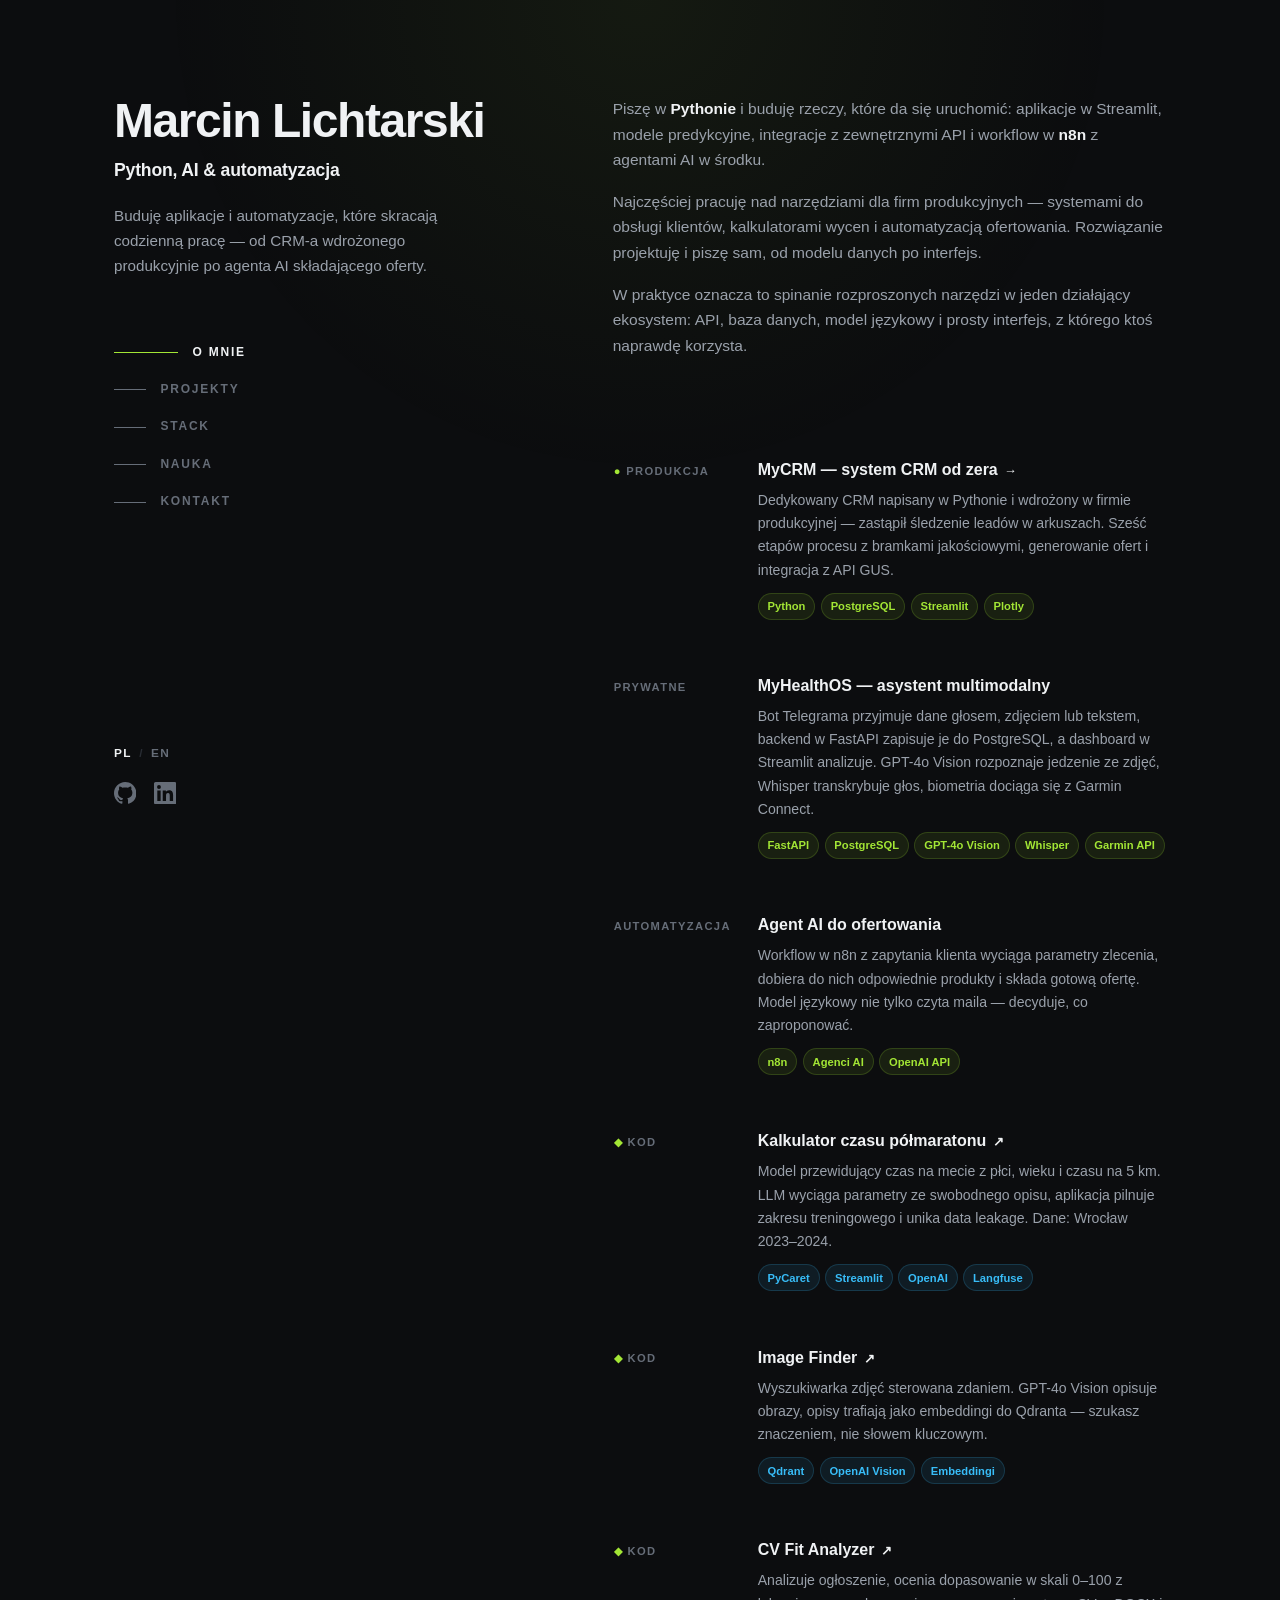
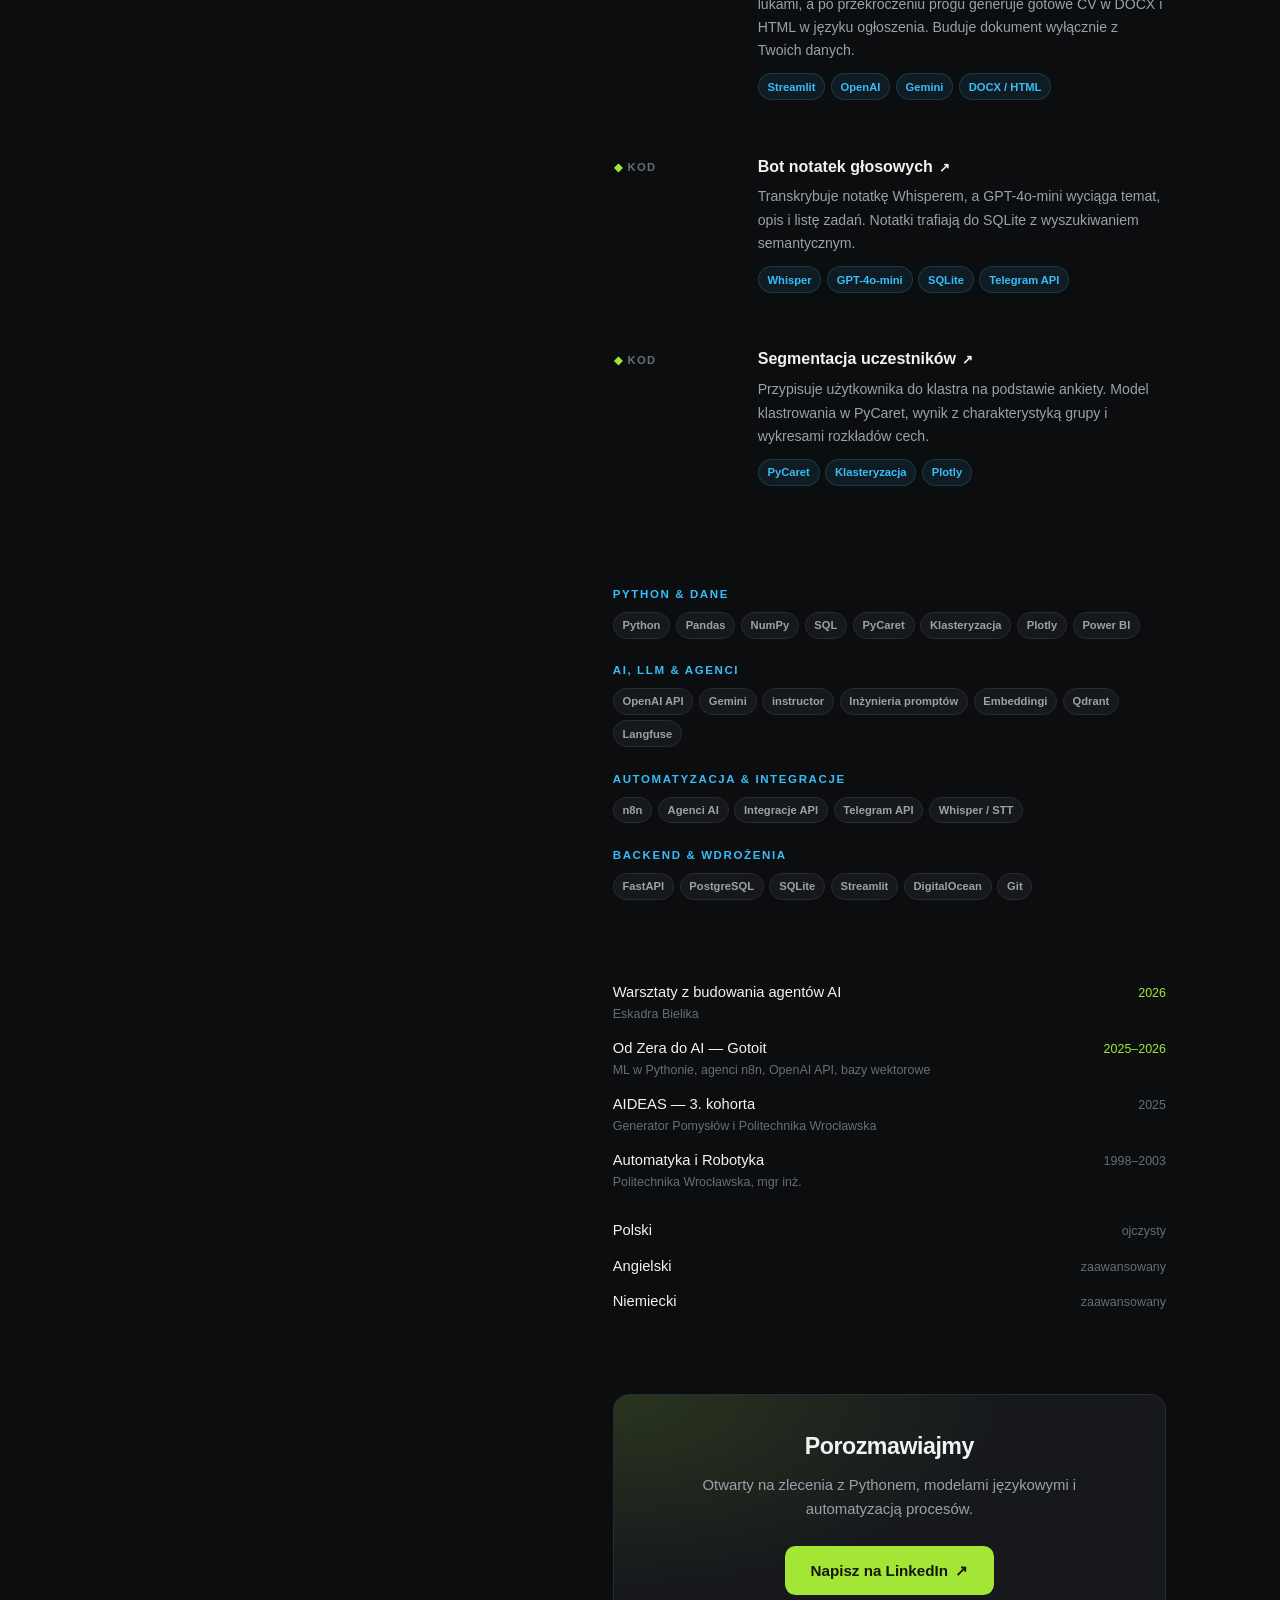
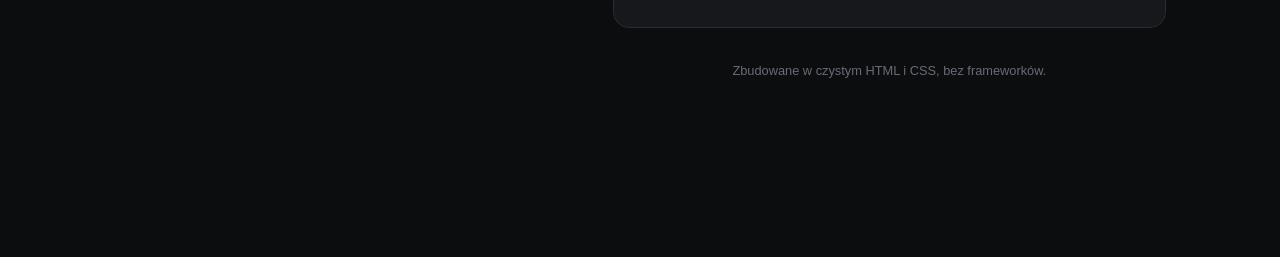
==== commit 73b5998f: "Strona projektu MyCRM ze zrzutami ekranu i opisem procesu" ====
--- a/index.html
+++ b/index.html
@@ -83,21 +83,21 @@
     <section id="projekty">
       <div class="sticky-label">Projekty</div>
 
-      <div class="entry">
+      <a class="entry" href="projekty/mycrm/">
         <div class="side"><span class="mark">●</span> Produkcja</div>
         <div>
-          <h3>MyCRM — system CRM od zera</h3>
+          <h3>MyCRM — system CRM od zera <span class="out">→</span></h3>
           <p>
             Dedykowany CRM napisany w Pythonie i wdrożony w firmie produkcyjnej —
-            zastąpił śledzenie leadów w arkuszach. Daje pełną widoczność procesu:
-            od pierwszego kontaktu, przez ofertę, po wdrożenie produktu.
-          </p>
-          <div class="chips">
-            <span class="chip">Python</span><span class="chip">Baza danych</span>
-            <span class="chip">Model danych</span><span class="chip">CRUD</span>
-          </div>
-        </div>
-      </div>
+            zastąpił śledzenie leadów w arkuszach. Sześć etapów procesu z bramkami
+            jakościowymi, generowanie ofert i integracja z API GUS.
+          </p>
+          <div class="chips">
+            <span class="chip">Python</span><span class="chip">PostgreSQL</span>
+            <span class="chip">Streamlit</span><span class="chip">Plotly</span>
+          </div>
+        </div>
+      </a>
 
       <div class="entry">
         <div class="side">Prywatne</div>
--- a/style.css
+++ b/style.css
@@ -196,3 +196,116 @@
     .entry:hover { transform: none; }
     #spot { display: none; }
   }
+
+/* ============================================================
+   STRONA PROJEKTU (podstrony w /projekty/)
+   ============================================================ */
+.pp {
+  max-width: 50rem;
+  margin: 0 auto;
+  padding: 3rem 1.5rem 5rem;
+  position: relative;
+  z-index: 1;
+}
+.pp-back {
+  display: inline-flex; align-items: center; gap: .5rem;
+  font-size: .78rem; font-weight: 700; letter-spacing: .12em;
+  text-transform: uppercase; color: var(--faint);
+  margin-bottom: 2.5rem; transition: color .2s;
+}
+.pp-back:hover { color: var(--lime); }
+.pp-back .arr { transition: transform .2s; }
+.pp-back:hover .arr { transform: translateX(-3px); }
+
+.pp-kicker {
+  font-size: .72rem; font-weight: 700; letter-spacing: .16em;
+  text-transform: uppercase; color: var(--lime); margin-bottom: .8rem;
+}
+.pp h1 {
+  font-size: clamp(2.1rem, 5.5vw, 3rem); font-weight: 700;
+  letter-spacing: -.03em; color: var(--fg); line-height: 1.08;
+  margin-bottom: 1rem;
+}
+.pp-lead {
+  font-size: 1.08rem; color: var(--dim); line-height: 1.7;
+  padding-bottom: 2rem; margin-bottom: 2.5rem;
+  border-bottom: 1px solid var(--line);
+}
+
+.pp section { margin-bottom: 3rem; }
+.pp h2 {
+  font-size: 1.3rem; font-weight: 700; letter-spacing: -.02em;
+  color: var(--fg); margin-bottom: 1rem;
+}
+.pp h3 {
+  font-size: 1rem; font-weight: 650; color: var(--fg); margin-bottom: .4rem;
+}
+.pp p { margin-bottom: 1rem; font-size: .97rem; line-height: 1.75; }
+.pp p:last-child { margin-bottom: 0; }
+.pp strong { color: var(--fg); font-weight: 600; }
+
+/* ścieżka procesu */
+.pp-flow {
+  display: flex; flex-wrap: wrap; gap: .4rem; align-items: center;
+  margin: 1.2rem 0 1.4rem;
+}
+.pp-flow span {
+  font-size: .76rem; font-weight: 600; padding: .3rem .7rem;
+  border-radius: .45rem; background: var(--tile);
+  border: 1px solid var(--line); color: var(--dim);
+}
+.pp-flow i { color: var(--faint); font-style: normal; font-size: .8rem; }
+
+/* lista funkcji */
+.pp-list { list-style: none; display: flex; flex-direction: column; gap: 1rem; }
+.pp-list li {
+  padding-left: 1.1rem; position: relative;
+  font-size: .95rem; line-height: 1.7;
+}
+.pp-list li::before {
+  content: ""; position: absolute; left: 0; top: .68rem;
+  width: 5px; height: 5px; border-radius: 50%; background: var(--lime);
+}
+.pp-list b { color: var(--fg); font-weight: 650; }
+
+/* kafle z liczbami */
+.pp-stats {
+  display: grid; gap: .7rem;
+  grid-template-columns: repeat(2, 1fr);
+}
+@media (min-width: 640px) { .pp-stats { grid-template-columns: repeat(4, 1fr); } }
+.pp-stat {
+  background: var(--tile); border: 1px solid var(--line);
+  border-radius: .7rem; padding: 1rem;
+}
+.pp-stat .n {
+  font-size: 1.5rem; font-weight: 700; letter-spacing: -.03em;
+  color: var(--lime); line-height: 1.1; margin-bottom: .2rem;
+}
+.pp-stat .l { font-size: .75rem; color: var(--faint); line-height: 1.4; }
+
+/* wyróżnione rozwiązania */
+.pp-card {
+  background: var(--tile); border: 1px solid var(--line);
+  border-left: 2px solid var(--lime);
+  border-radius: .7rem; padding: 1.2rem 1.35rem; margin-bottom: .8rem;
+}
+.pp-card p { font-size: .92rem; margin-bottom: 0; }
+
+/* zrzuty ekranu */
+.pp-shot { margin: 0 0 2.2rem; }
+.pp-shot img {
+  display: block; width: 100%; height: auto;
+  border: 1px solid var(--line); border-radius: .7rem;
+  background: var(--tile);
+}
+.pp-shot figcaption {
+  font-size: .87rem; color: var(--dim); line-height: 1.65;
+  margin-top: .8rem; padding-left: .9rem;
+  border-left: 2px solid var(--line);
+}
+.pp code {
+  font-family: ui-monospace, SFMono-Regular, Menlo, Consolas, monospace;
+  font-size: .86em; padding: .1rem .35rem; border-radius: .3rem;
+  background: var(--tile2); border: 1px solid var(--line); color: var(--sky);
+}
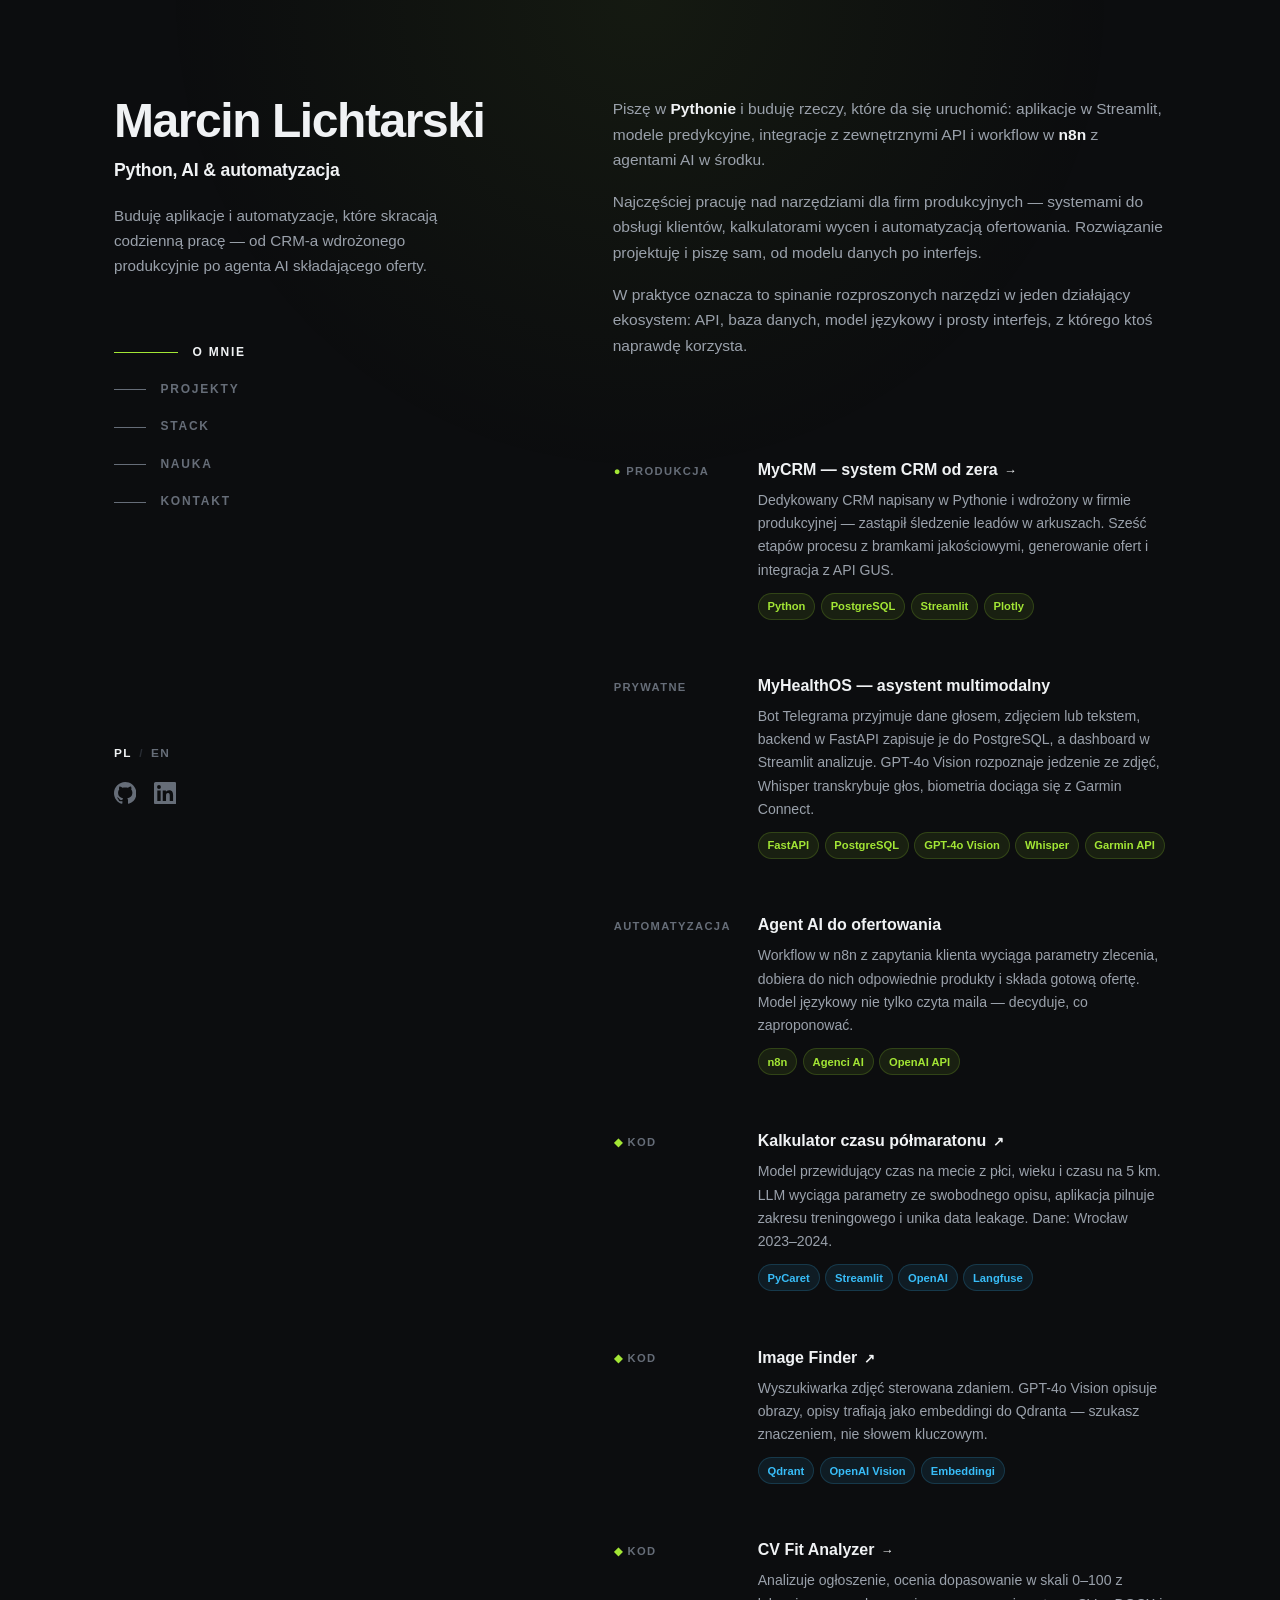
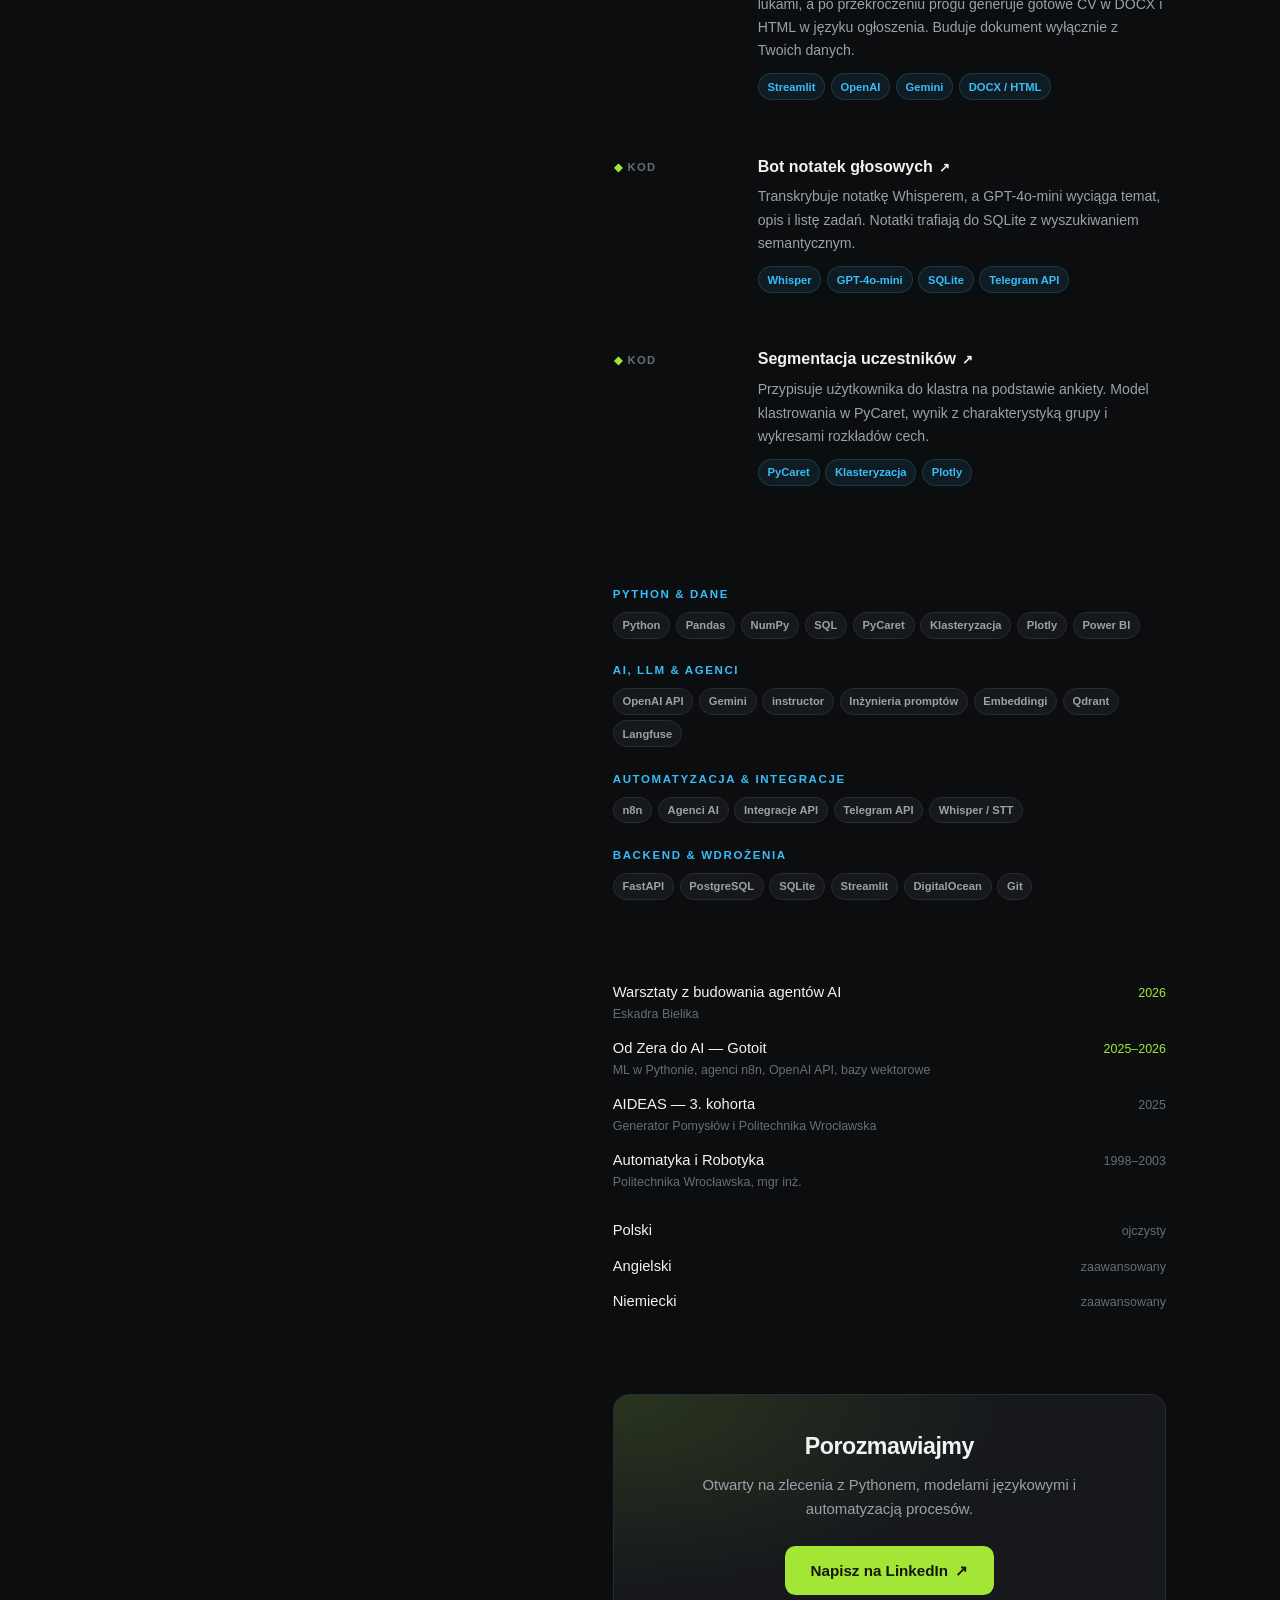
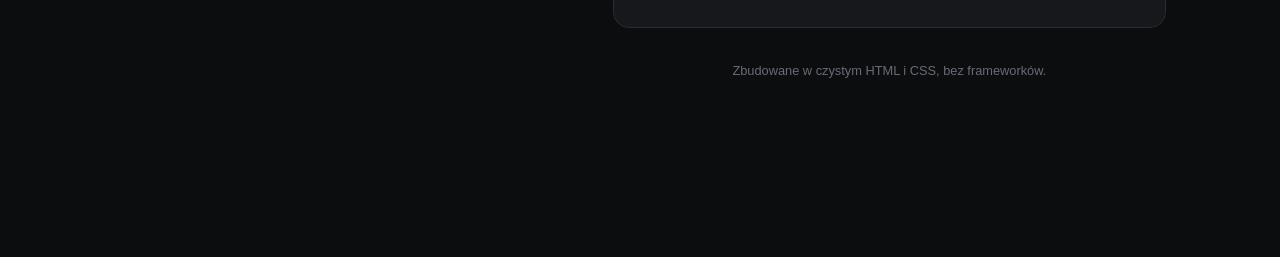
==== commit 98e3266c: "Strona projektu CV Fit Analyzer w wersji polskiej i angielskiej" ====
--- a/index.html
+++ b/index.html
@@ -165,10 +165,10 @@
         </div>
       </a>
 
-      <a class="entry" href="https://github.com/Lichtus/CV-Fit-Analyzer" target="_blank" rel="noopener noreferrer">
-        <div class="side"><span class="mark">◆</span> Kod</div>
-        <div>
-          <h3>CV Fit Analyzer <span class="out">↗</span></h3>
+      <a class="entry" href="projekty/cv-fit-analyzer/">
+        <div class="side"><span class="mark">◆</span> Kod</div>
+        <div>
+          <h3>CV Fit Analyzer <span class="out">→</span></h3>
           <p>
             Analizuje ogłoszenie, ocenia dopasowanie w skali 0–100 z lukami,
             a po przekroczeniu progu generuje gotowe CV w DOCX i HTML w języku
--- a/style.css
+++ b/style.css
@@ -309,3 +309,76 @@
   font-size: .86em; padding: .1rem .35rem; border-radius: .3rem;
   background: var(--tile2); border: 1px solid var(--line); color: var(--sky);
 }
+
+/* ============================================================
+   TELEFON I TABLET (poniżej 1024 px)
+   ============================================================ */
+@media (max-width: 1023px) {
+
+  /* --- nawigacja jako przewijany pasek pigułek --- */
+  nav {
+    display: flex; gap: .4rem; margin-top: 1.6rem;
+    overflow-x: auto; padding-bottom: .35rem;
+    scrollbar-width: none; -webkit-overflow-scrolling: touch;
+  }
+  nav::-webkit-scrollbar { display: none; }
+  nav a {
+    flex: 0 0 auto; padding: .4rem .85rem;
+    border: 1px solid var(--line); border-radius: 999px;
+    background: var(--tile); font-size: .68rem; letter-spacing: .1em;
+  }
+  nav a .bar { display: none; }
+  nav a.active { color: var(--fg); border-color: var(--lime); background: var(--tile2); }
+
+  /* --- ciaśniejszy rytm pionowy --- */
+  .left { padding: 2.5rem 0 1.5rem; }
+  .right { padding: .5rem 0 4rem; }
+  section { margin-bottom: 3rem; }
+  .lang { margin-top: 1.8rem; }
+
+  /* --- karty projektów: mniej powietrza --- */
+  .entry { padding: 1rem; margin: 0 -1rem .75rem; }
+  .entry p { font-size: .87rem; }
+
+  /* --- strona projektu --- */
+  .pp { padding: 2rem 1.25rem 4rem; }
+  .pp-lead { font-size: 1rem; padding-bottom: 1.5rem; margin-bottom: 2rem; }
+  .pp h2 { font-size: 1.15rem; }
+  .pp-shot { margin-bottom: 1.75rem; }
+  .pp-shot figcaption { font-size: .84rem; padding-left: .75rem; }
+  .cta { padding: 1.75rem 1.25rem; }
+  .cta h3 { font-size: 1.25rem; }
+}
+
+/* --- na ekranach dotykowych karty-linki muszą być widoczne bez najechania --- */
+@media (hover: none) {
+  a.entry { border-color: var(--line); background: var(--tile); }
+  a.entry h3 { color: var(--lime); }
+}
+
+/* ============================================================
+   ZRZUTY EKRANU — powiększanie
+   ============================================================ */
+
+/* --- zrzuty i ścieżka procesu na wąskim ekranie --- */
+@media (max-width: 1023px) {
+
+  /* ścieżka procesu: zawijamy i chowamy strzałki — inaczej zostają osierocone
+     na końcach wierszy, a kolejność pigułek i tak czyta się jako sekwencja */
+  .pp-flow { flex-wrap: wrap; gap: .35rem; }
+  .pp-flow i { display: none; }
+  .pp-flow span { white-space: nowrap; font-size: .73rem; }
+}
+
+/* pasek nad stroną projektu: powrót + przełącznik języka */
+.pp-top {
+  display: flex; align-items: center; justify-content: space-between;
+  gap: 1rem; margin-bottom: 2.5rem;
+}
+.pp-top .pp-back { margin-bottom: 0; }
+.pp-top .lang { margin-top: 0; }
+
+/* odnośnik do repozytorium pod tytułem projektu */
+.pp-repo { margin: .7rem 0 1.1rem; font-size: .88rem; font-weight: 600; }
+.pp-repo a { color: var(--sky); border-bottom: 1px solid rgba(56,189,248,.3); }
+.pp-repo a:hover { color: var(--fg); border-color: var(--fg); }
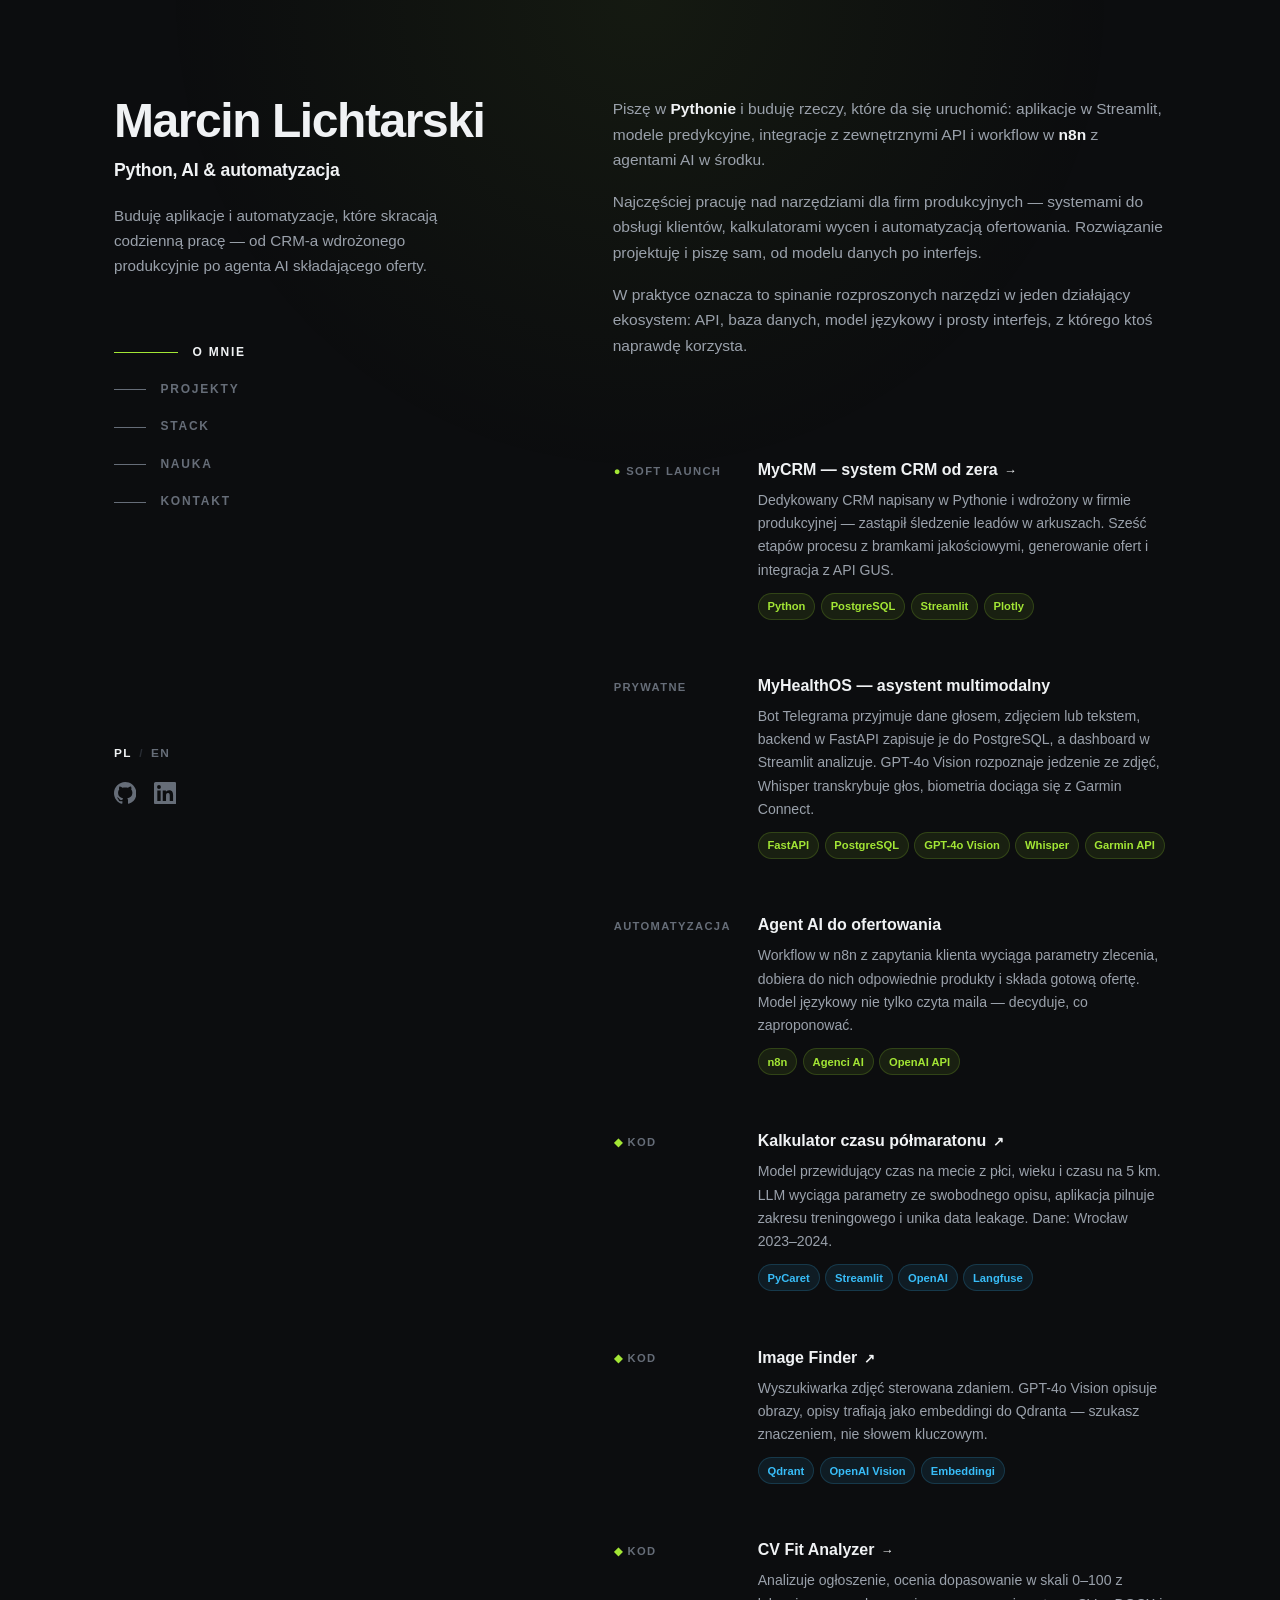
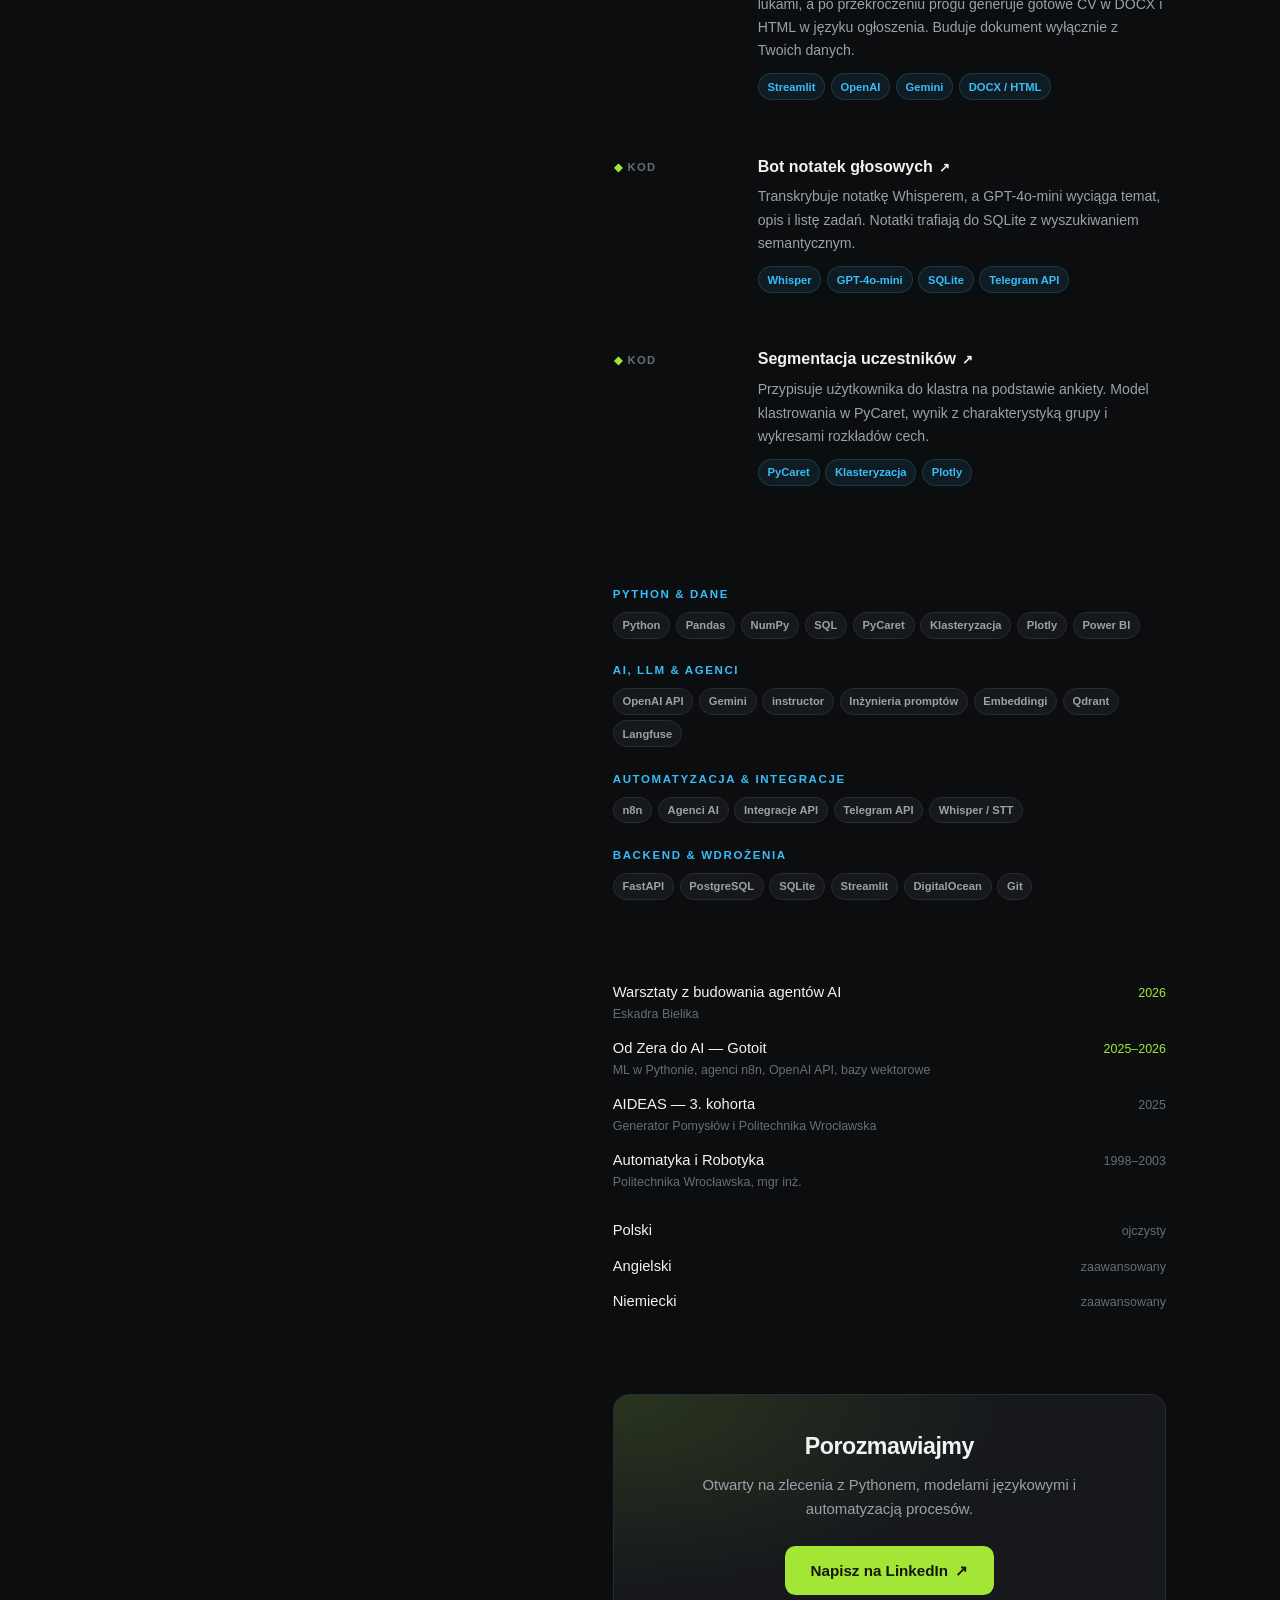
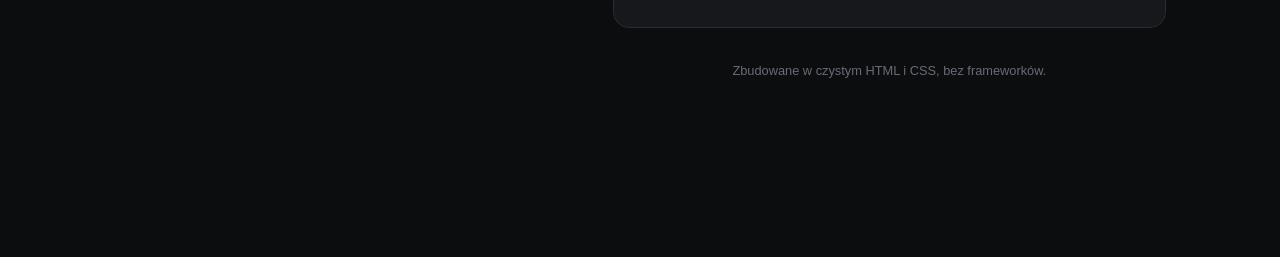
==== commit 1155fd92: "Etykieta MyCRM: Soft Launch" ====
--- a/index.html
+++ b/index.html
@@ -84,7 +84,7 @@
       <div class="sticky-label">Projekty</div>
 
       <a class="entry" href="projekty/mycrm/">
-        <div class="side"><span class="mark">●</span> Produkcja</div>
+        <div class="side"><span class="mark">●</span> Soft Launch</div>
         <div>
           <h3>MyCRM — system CRM od zera <span class="out">→</span></h3>
           <p>
--- a/style.css
+++ b/style.css
@@ -378,7 +378,3 @@
 .pp-top .pp-back { margin-bottom: 0; }
 .pp-top .lang { margin-top: 0; }
 
-/* odnośnik do repozytorium pod tytułem projektu */
-.pp-repo { margin: .7rem 0 1.1rem; font-size: .88rem; font-weight: 600; }
-.pp-repo a { color: var(--sky); border-bottom: 1px solid rgba(56,189,248,.3); }
-.pp-repo a:hover { color: var(--fg); border-color: var(--fg); }
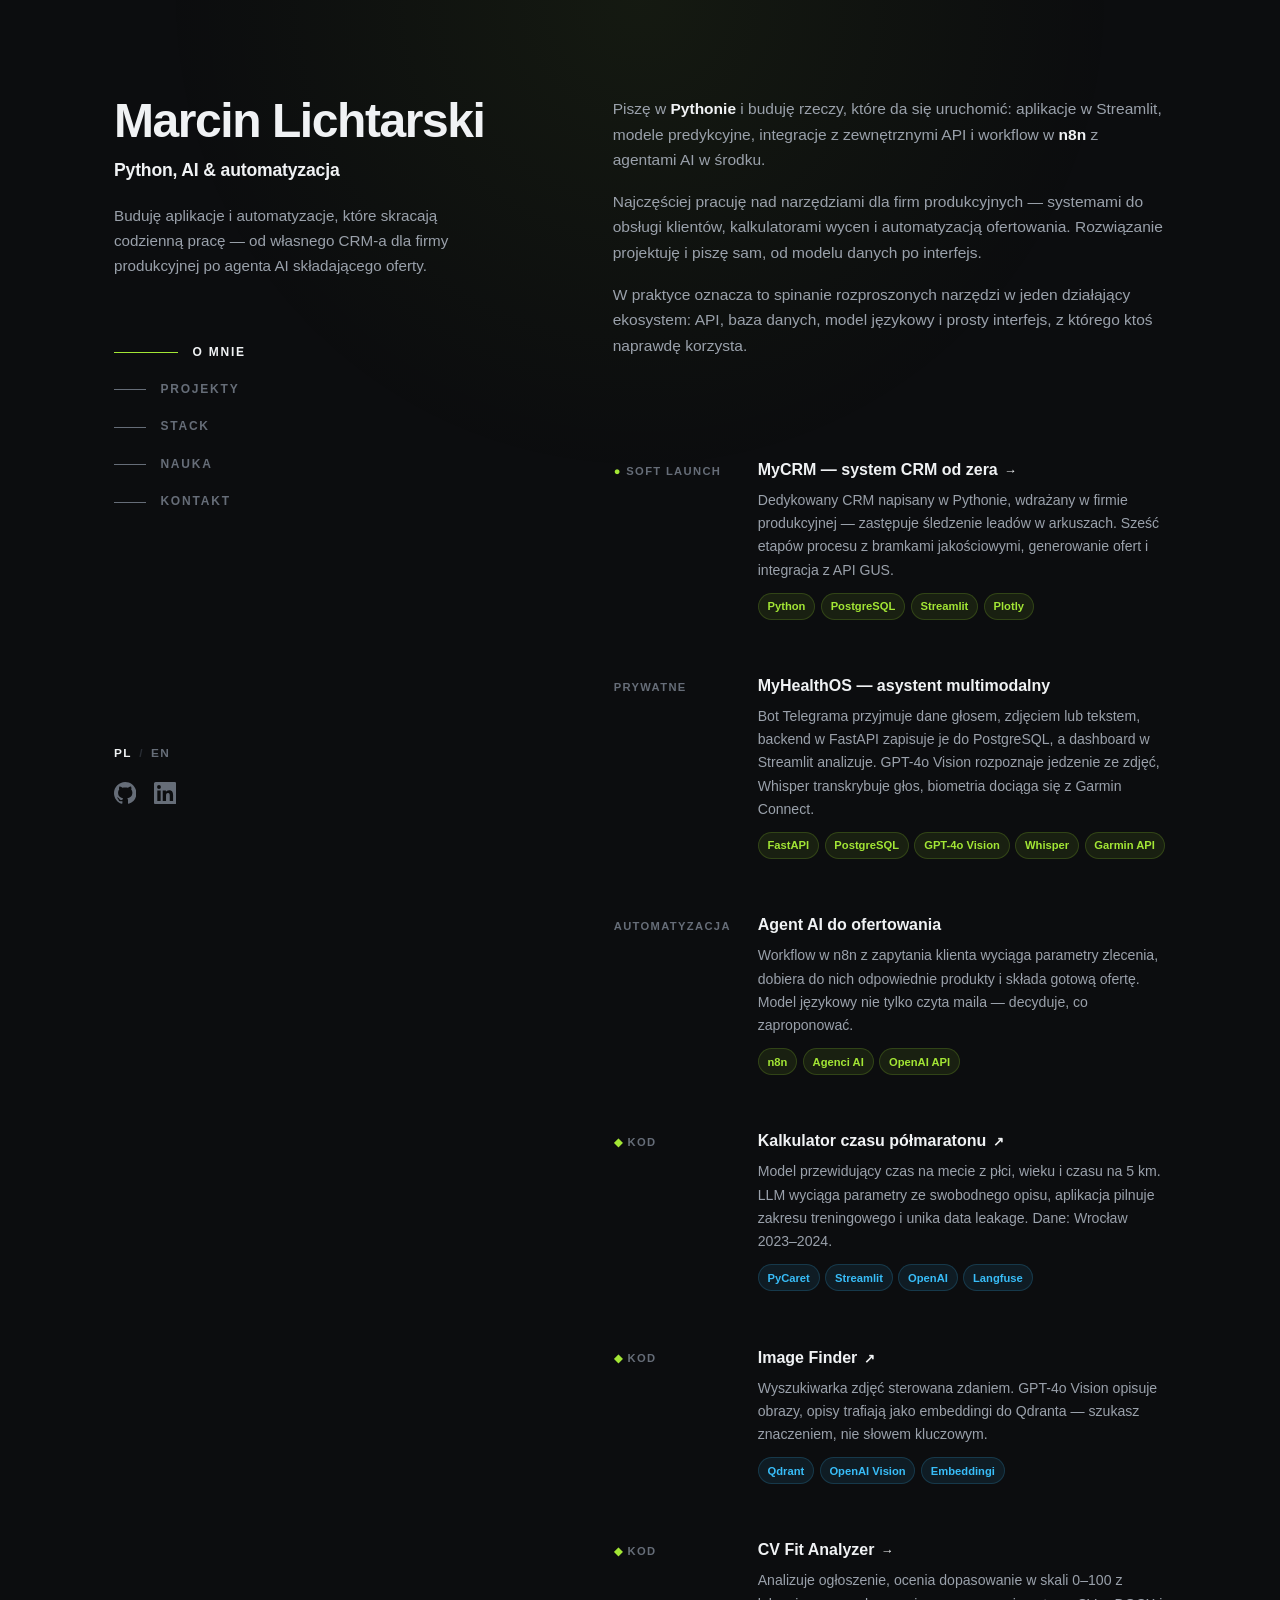
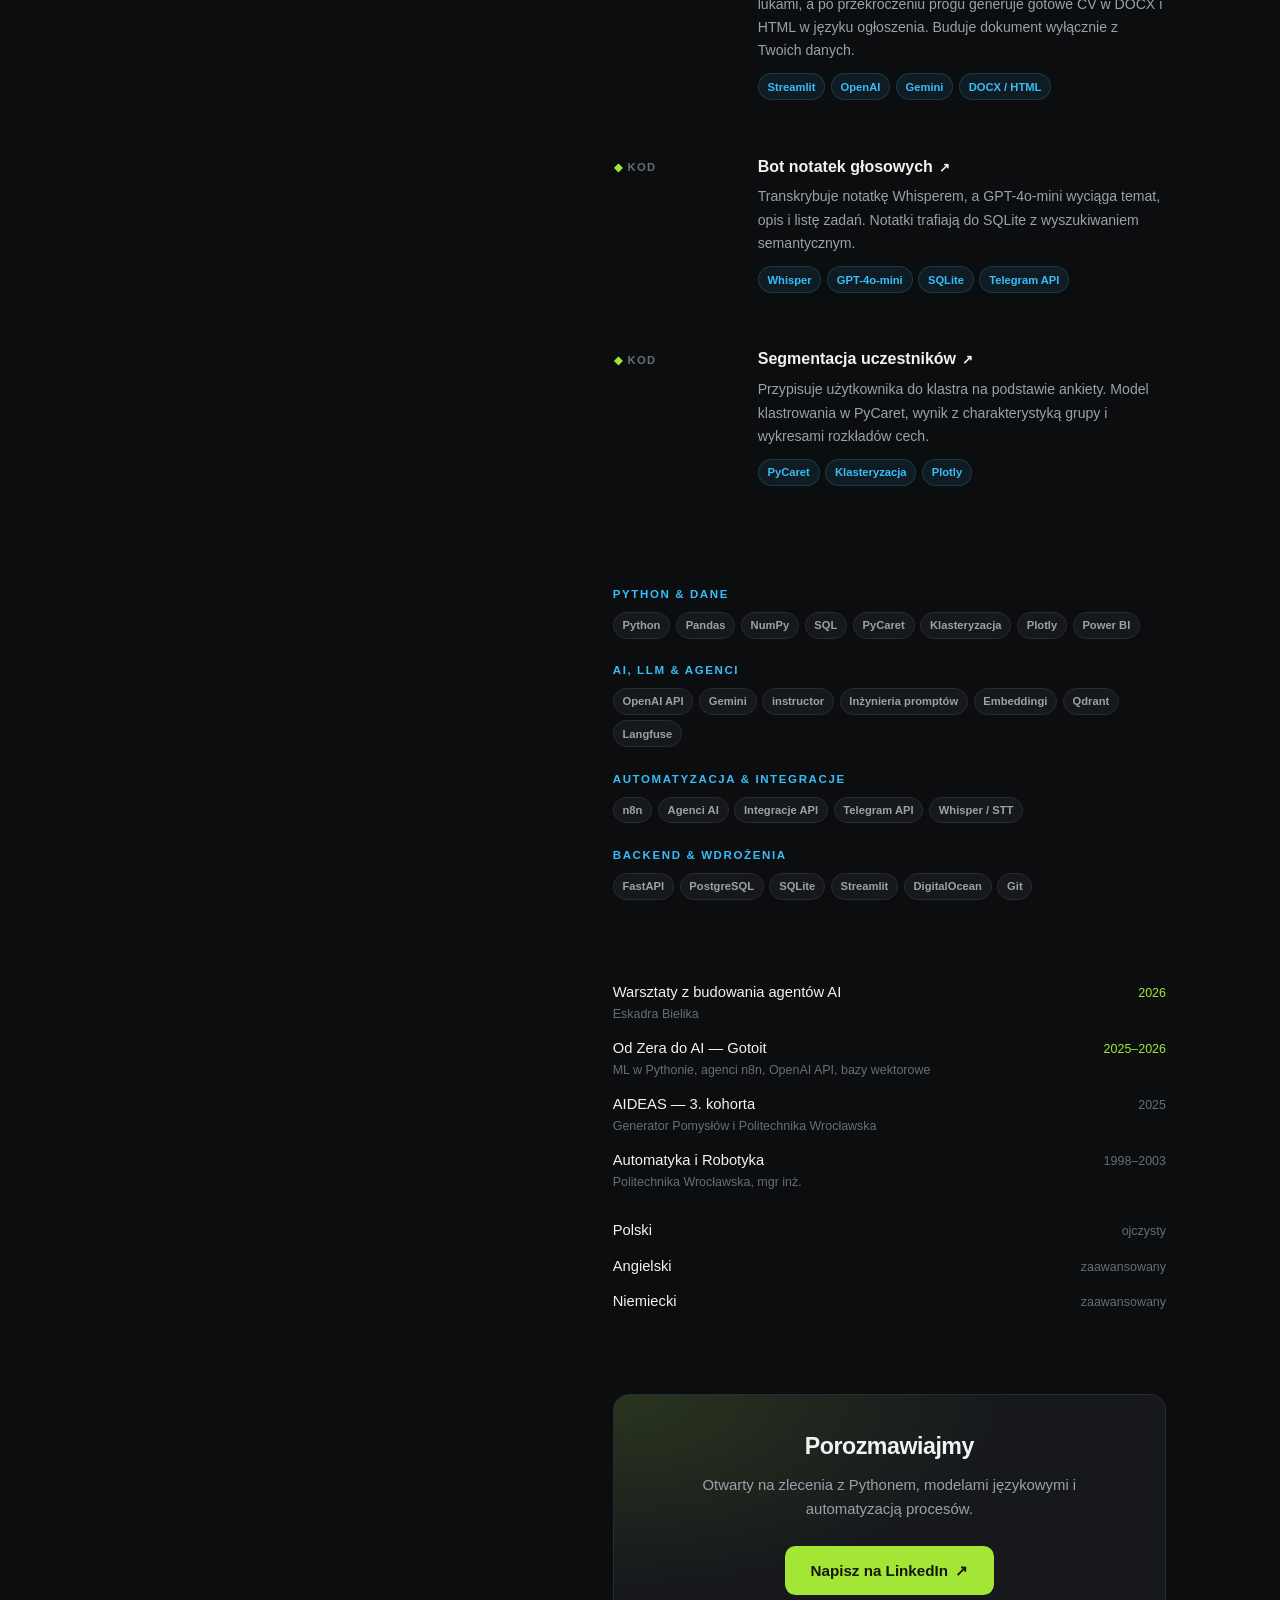
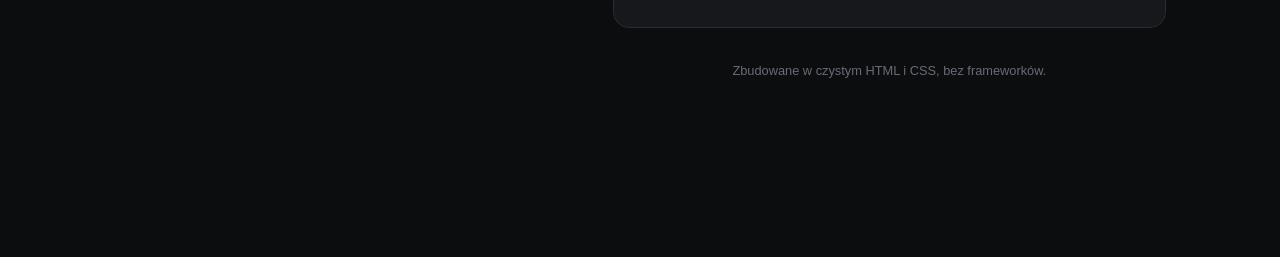
==== commit b21ac79c: "Uscislenie statusu MyCRM jako soft launch we wszystkich opisach" ====
--- a/index.html
+++ b/index.html
@@ -4,12 +4,12 @@
 <meta charset="utf-8">
 <meta name="viewport" content="width=device-width, initial-scale=1">
 <title>Marcin Lichtarski — Python, AI &amp; automatyzacja</title>
-<meta name="description" content="Buduję aplikacje w Pythonie i automatyzacje z agentami AI: CRM wdrożony produkcyjnie, agent do ofertowania, modele predykcyjne, wyszukiwanie semantyczne.">
+<meta name="description" content="Buduję aplikacje w Pythonie i automatyzacje z agentami AI: własny CRM w fazie soft launch, agent do ofertowania, modele predykcyjne, wyszukiwanie semantyczne.">
 <meta name="color-scheme" content="dark">
 
 <!-- Open Graph — podgląd przy wysyłaniu linku -->
 <meta property="og:title" content="Marcin Lichtarski — Python, AI &amp; automatyzacja">
-<meta property="og:description" content="Aplikacje w Pythonie i automatyzacje z agentami AI. CRM wdrożony produkcyjnie, agent do ofertowania, modele predykcyjne, bazy wektorowe, n8n.">
+<meta property="og:description" content="Aplikacje w Pythonie i automatyzacje z agentami AI. Własny CRM dla firmy produkcyjnej, agent do ofertowania, modele predykcyjne, bazy wektorowe, n8n.">
 <meta property="og:type" content="website">
 <meta property="og:url" content="https://lichtus.github.io">
 <meta property="og:locale" content="pl_PL">
@@ -30,7 +30,7 @@
       <h2>Python, AI &amp; automatyzacja</h2>
       <p class="pitch">
         Buduję aplikacje i automatyzacje, które skracają codzienną pracę —
-        od CRM-a wdrożonego produkcyjnie po agenta AI składającego oferty.
+        od własnego CRM-a dla firmy produkcyjnej po agenta AI składającego oferty.
       </p>
 
       <nav id="nav">
@@ -88,8 +88,8 @@
         <div>
           <h3>MyCRM — system CRM od zera <span class="out">→</span></h3>
           <p>
-            Dedykowany CRM napisany w Pythonie i wdrożony w firmie produkcyjnej —
-            zastąpił śledzenie leadów w arkuszach. Sześć etapów procesu z bramkami
+            Dedykowany CRM napisany w Pythonie, wdrażany w firmie produkcyjnej —
+            zastępuje śledzenie leadów w arkuszach. Sześć etapów procesu z bramkami
             jakościowymi, generowanie ofert i integracja z API GUS.
           </p>
           <div class="chips">
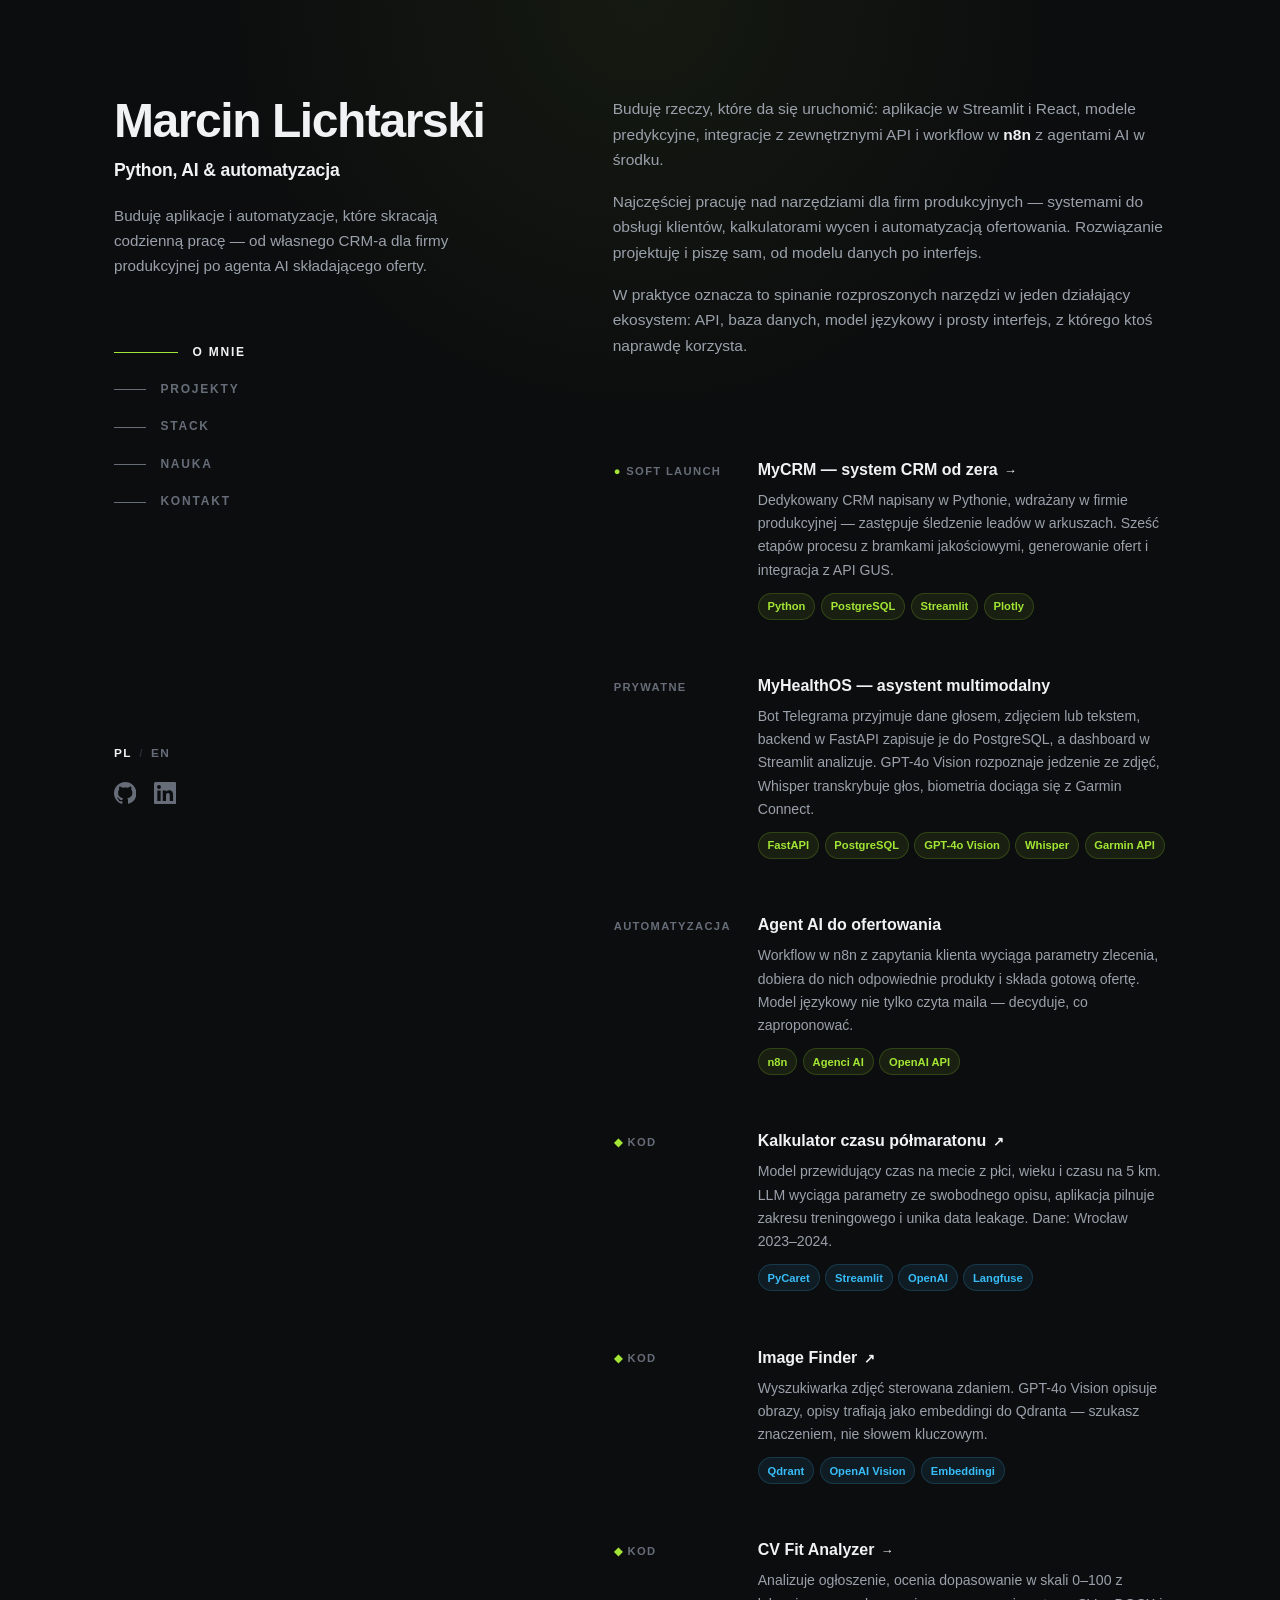
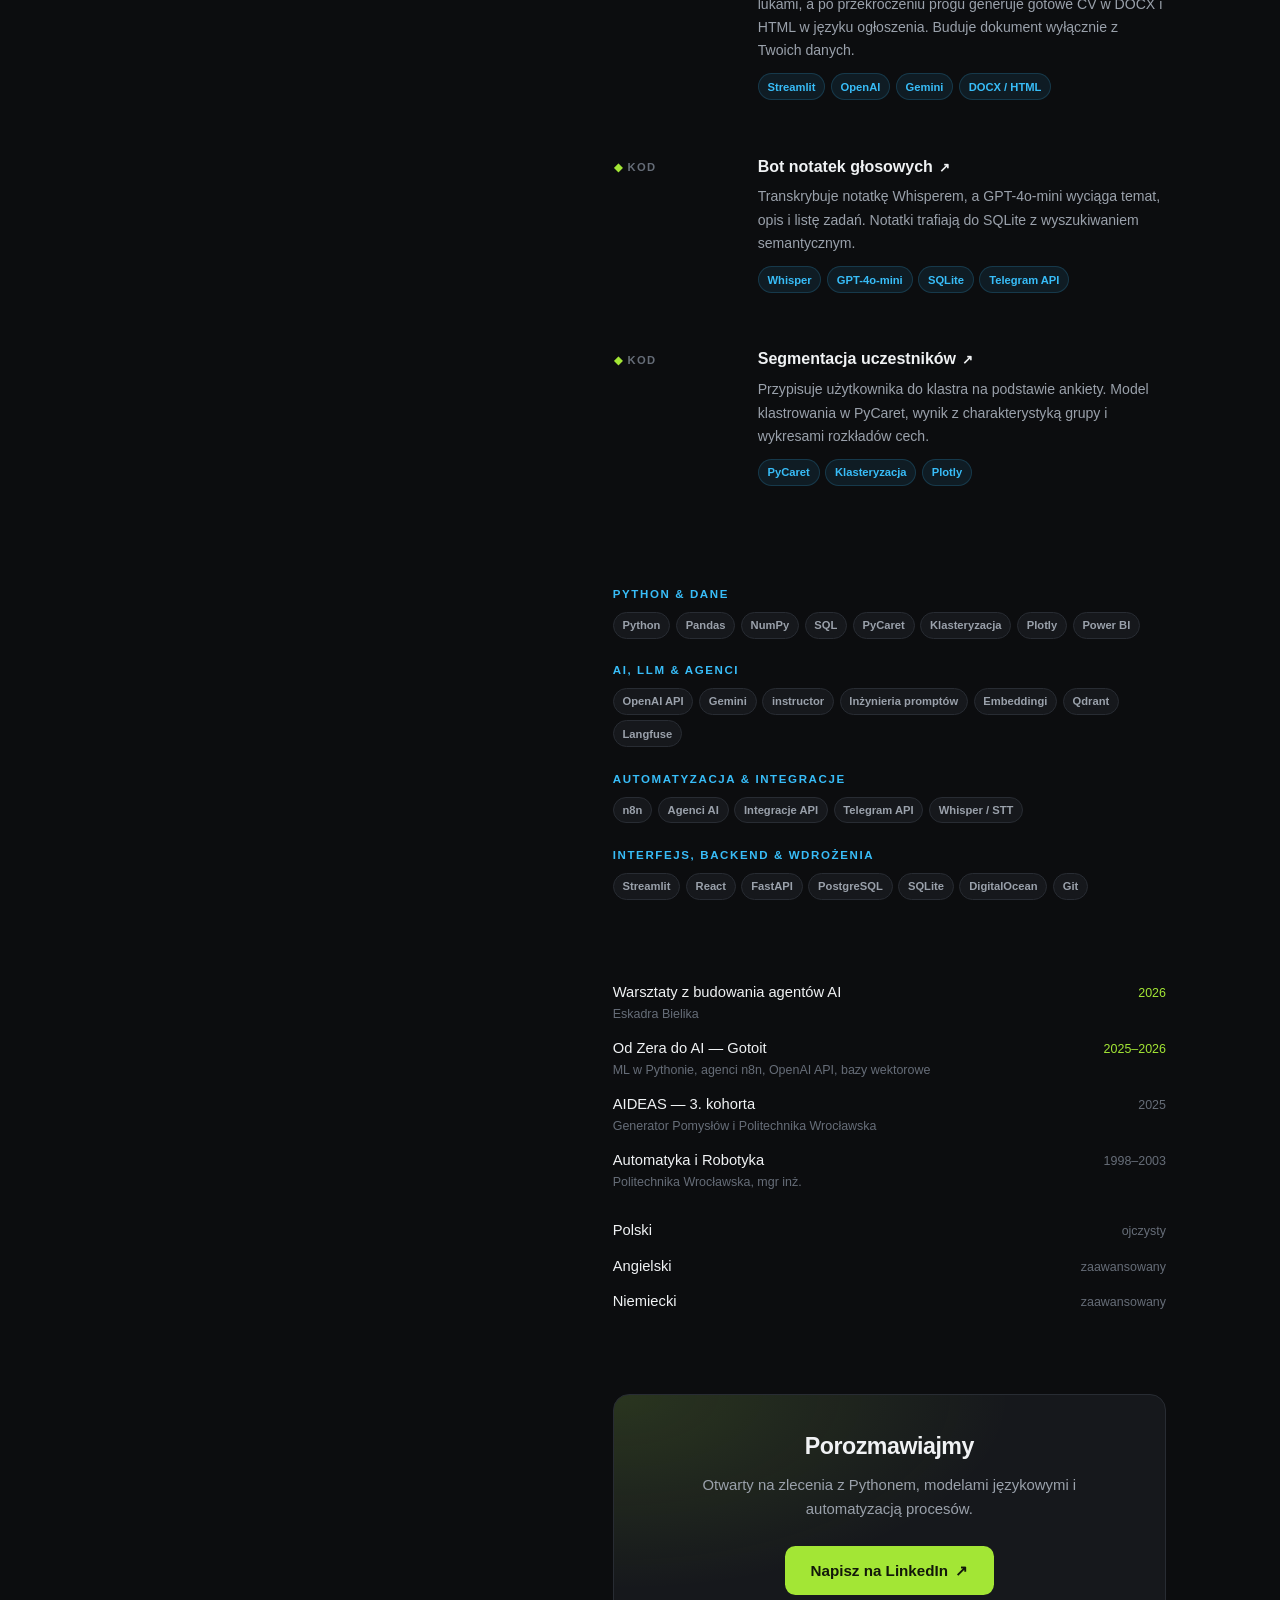
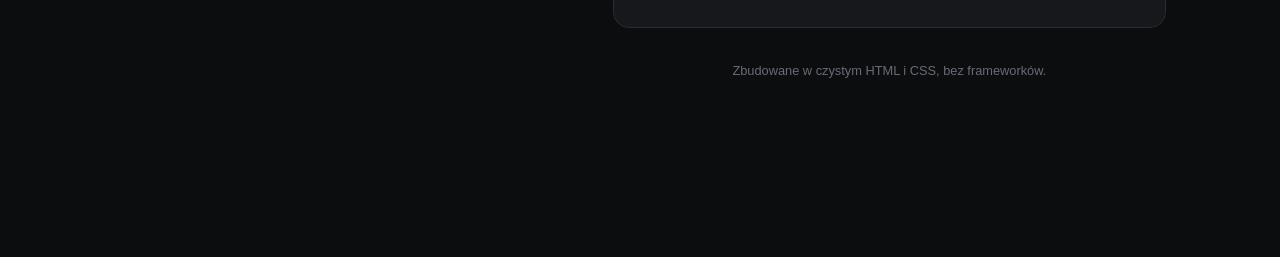
==== commit 3d8e822e: "React w sekcji Stack, przeredagowana sekcja O mnie" ====
--- a/index.html
+++ b/index.html
@@ -64,8 +64,8 @@
     <section id="o-mnie">
       <div class="sticky-label">O mnie</div>
       <p>
-        Piszę w <strong>Pythonie</strong> i buduję rzeczy, które da się uruchomić:
-        aplikacje w Streamlit, modele predykcyjne, integracje z zewnętrznymi API
+        Buduję rzeczy, które da się uruchomić:
+        aplikacje w Streamlit i React, modele predykcyjne, integracje z zewnętrznymi API
         i workflow w <strong>n8n</strong> z agentami AI w środku.
       </p>
       <p>
@@ -240,11 +240,12 @@
         </div>
       </div>
       <div class="stack-group">
-        <h4>Backend &amp; wdrożenia</h4>
+        <h4>Interfejs, backend &amp; wdrożenia</h4>
         <div class="chips">
+          <span class="chip">Streamlit</span><span class="chip">React</span>
           <span class="chip">FastAPI</span><span class="chip">PostgreSQL</span>
-          <span class="chip">SQLite</span><span class="chip">Streamlit</span>
-          <span class="chip">DigitalOcean</span><span class="chip">Git</span>
+          <span class="chip">SQLite</span><span class="chip">DigitalOcean</span>
+          <span class="chip">Git</span>
         </div>
       </div>
     </section>
